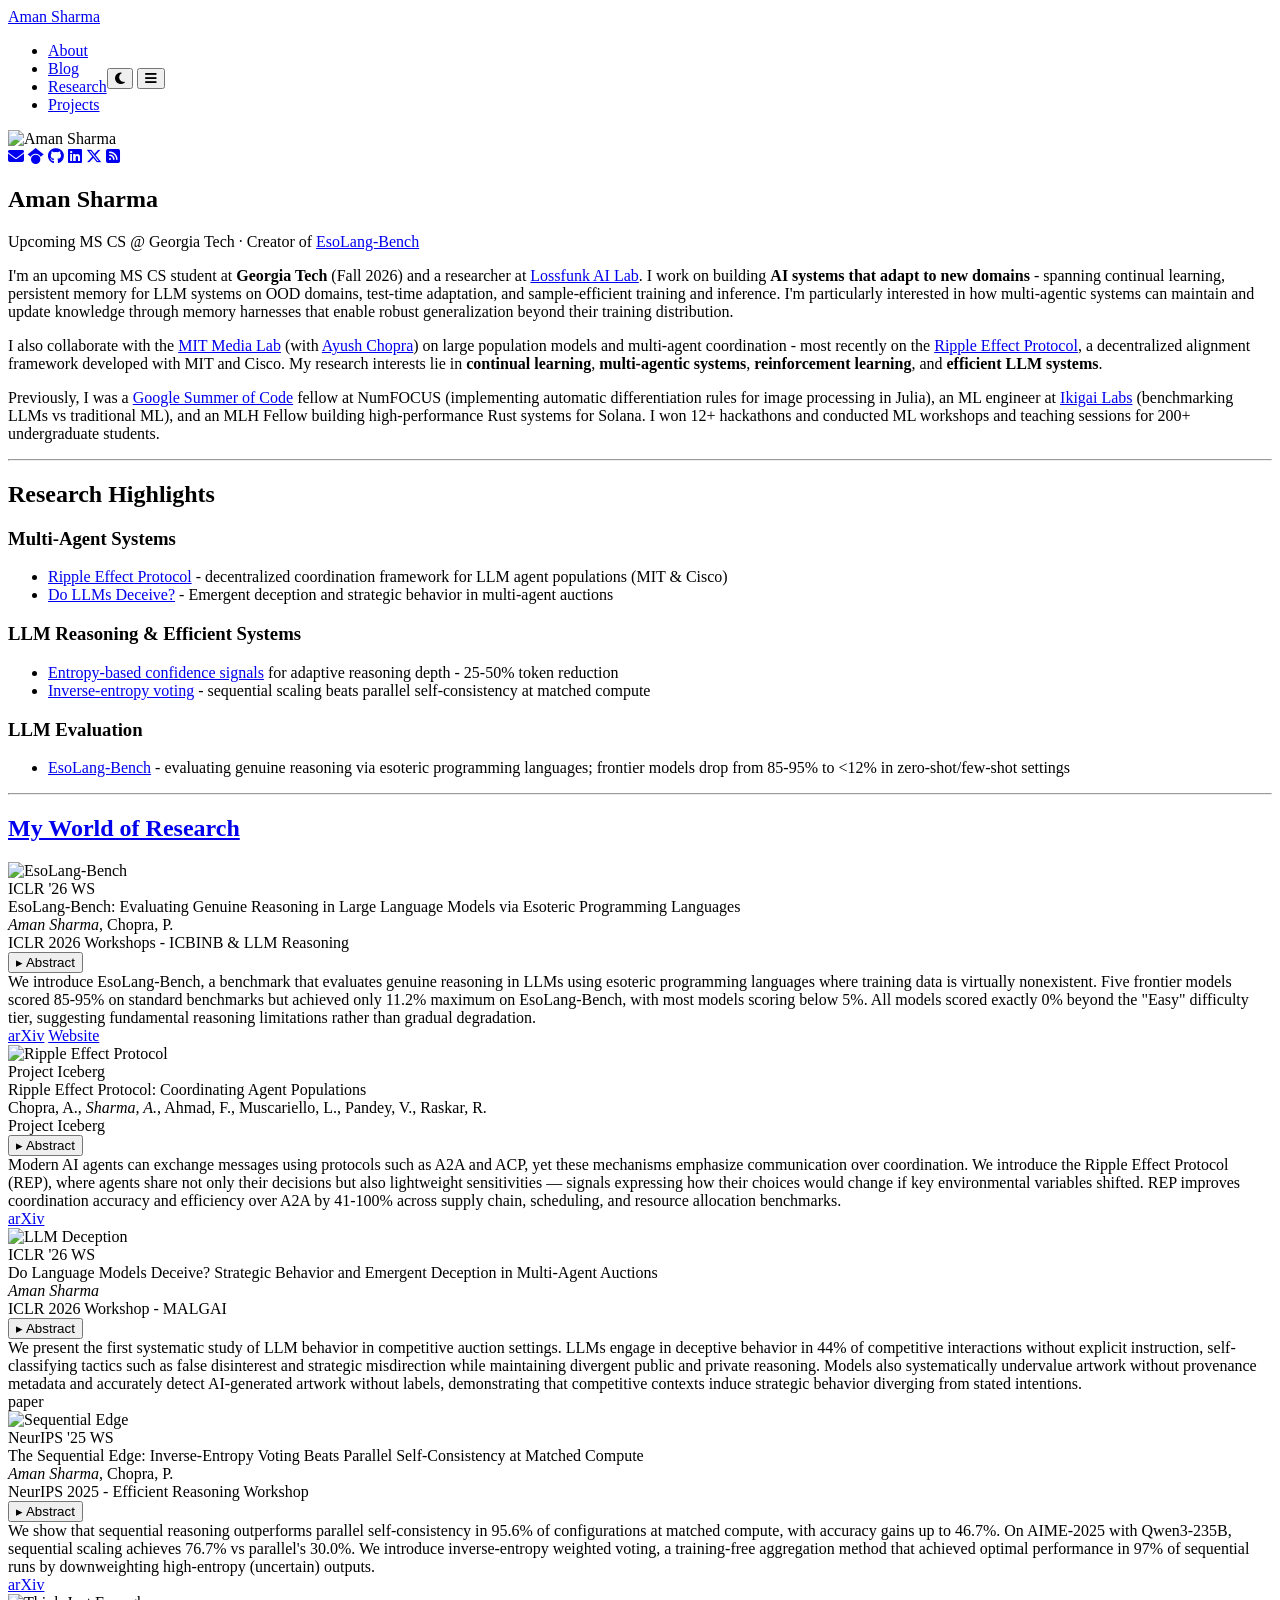
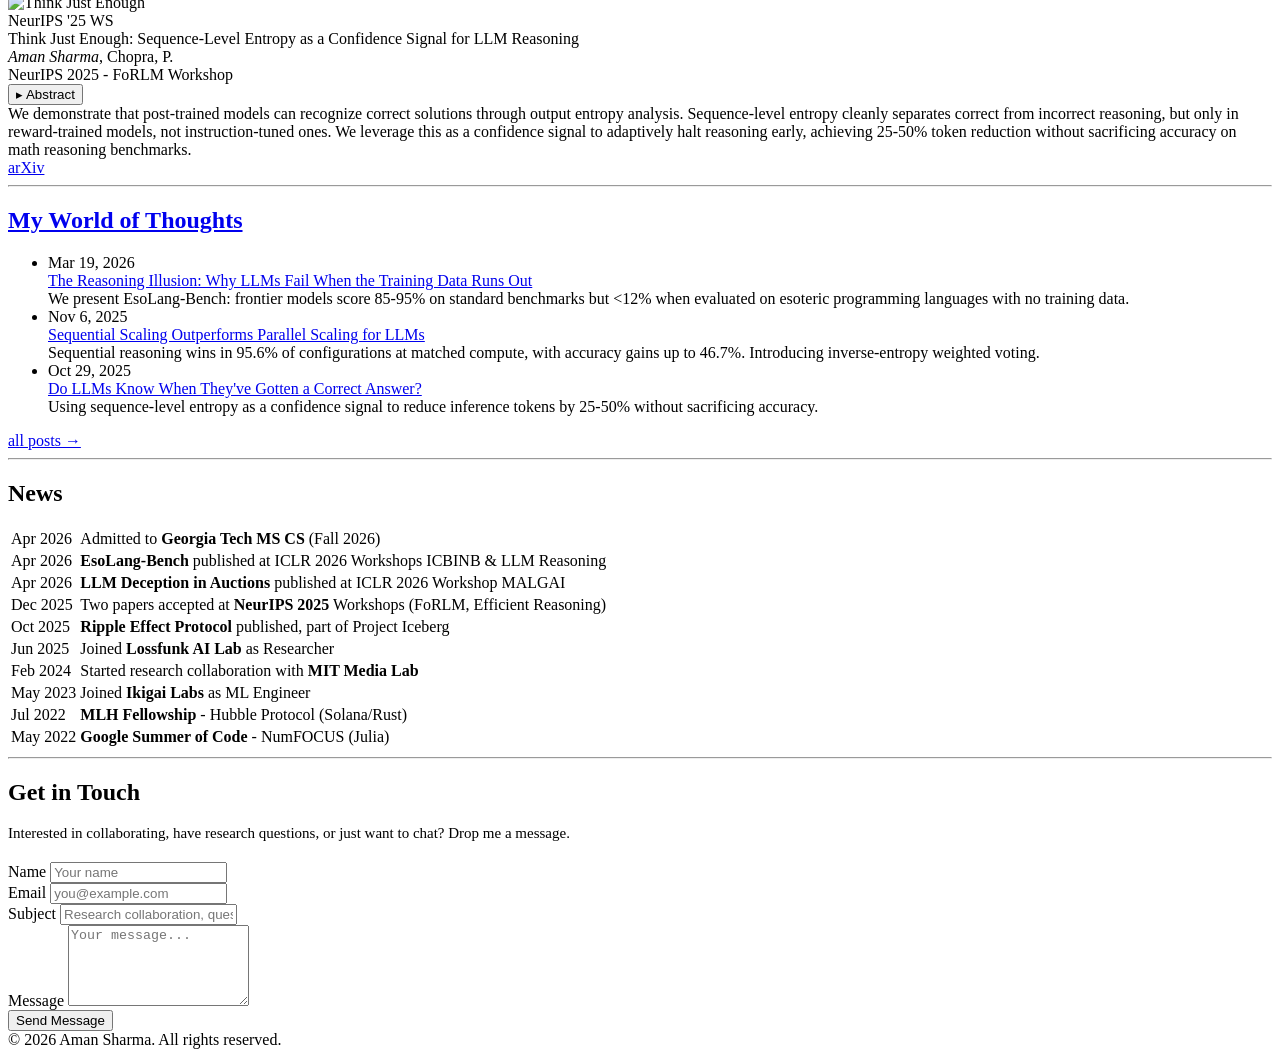
==== index.html @ b88db9aa "Add Google Search Console verification tag" ====
<!DOCTYPE html>
<html lang="en" data-theme="light">
<head>
    <meta charset="UTF-8">
    <meta name="viewport" content="width=device-width, initial-scale=1.0">
    <title>Aman Sharma</title>
    <meta name="description" content="Aman Sharma - Upcoming MS CS at Georgia Tech. Researcher at Lossfunk AI Lab working on continual learning, multi-agent systems, and efficient LLMs.">
    <meta name="google-site-verification" content="xcZUQpRLPnGNuFyVpHvam5-zPpFu2cXEjsTYcg3FlTo">
    <link rel="canonical" href="https://sharmaaman07.vercel.app/">
    <!-- OpenGraph / social sharing -->
    <meta property="og:title" content="Aman Sharma">
    <meta property="og:description" content="Upcoming MS CS @ Georgia Tech. Researcher at Lossfunk AI Lab working on continual learning, multi-agent systems, and efficient LLMs.">
    <meta property="og:type" content="website">
    <meta property="og:url" content="https://sharmaaman07.vercel.app/">
    <meta property="og:image" content="https://sharmaaman07.vercel.app/assets/img/profile.jpg">
    <meta name="twitter:card" content="summary">
    <meta name="twitter:creator" content="@inceptmyth">
    <meta name="twitter:title" content="Aman Sharma">
    <meta name="twitter:description" content="Upcoming MS CS @ Georgia Tech. Researcher at Lossfunk AI Lab working on continual learning, multi-agent systems, and efficient LLMs.">
    <meta name="twitter:image" content="https://sharmaaman07.vercel.app/assets/img/profile.jpg">
    <!-- JSON-LD structured data -->
    <script type="application/ld+json">
    {
      "@context": "https://schema.org",
      "@type": "Person",
      "name": "Aman Sharma",
      "url": "https://sharmaaman07.vercel.app/",
      "image": "https://sharmaaman07.vercel.app/assets/img/profile.jpg",
      "jobTitle": "Researcher",
      "affiliation": [
        { "@type": "Organization", "name": "Lossfunk AI Lab" },
        { "@type": "Organization", "name": "Georgia Institute of Technology" }
      ],
      "alumniOf": { "@type": "Organization", "name": "Georgia Institute of Technology" },
      "sameAs": [
        "https://scholar.google.com/citations?user=h34PeI0AAAAJ&hl=en",
        "https://github.com/arcAman07",
        "https://www.linkedin.com/in/aman-sharma-70078a1bb/",
        "https://x.com/inceptmyth"
      ],
      "description": "Upcoming MS CS student at Georgia Tech and researcher at Lossfunk AI Lab working on continual learning, multi-agent systems, and efficient LLMs.",
      "knowsAbout": ["Continual Learning", "Multi-Agent Systems", "Reinforcement Learning", "Large Language Models", "AI Alignment"]
    }
    </script>
    <link rel="icon" type="image/x-icon" href="assets/img/favicon.ico">
    <link rel="icon" type="image/png" sizes="32x32" href="assets/img/favicon-32x32.png">
    <link rel="icon" type="image/png" sizes="16x16" href="assets/img/favicon-16x16.png">
    <link rel="apple-touch-icon" sizes="180x180" href="assets/img/apple-touch-icon.png">
    <link rel="preconnect" href="https://fonts.googleapis.com">
    <link rel="preconnect" href="https://fonts.gstatic.com" crossorigin>
    <link href="https://fonts.googleapis.com/css2?family=Roboto:ital,wght@0,300;0,400;0,500;0,700;1,300;1,400&display=swap" rel="stylesheet">
    <link rel="stylesheet" href="https://cdnjs.cloudflare.com/ajax/libs/font-awesome/6.5.1/css/all.min.css">
    <link rel="stylesheet" href="assets/css/style.css">
</head>
<body>
    <div id="progress"></div>

    <nav class="navbar">
        <div class="nav-container">
            <a href="index.html" class="nav-brand">Aman Sharma</a>
            <div style="display:flex;align-items:center;gap:0;">
                <ul class="nav-menu" id="navMenu">
                    <li><a href="index.html" class="active">About</a></li>
                    <li><a href="blog.html">Blog</a></li>
                    <li><a href="publications.html">Research</a></li>
                    <li><a href="projects.html">Projects</a></li>
                </ul>
                <div class="nav-right">
                    <button id="light-toggle" aria-label="Toggle theme"><i class="fa-solid fa-moon"></i></button>
                    <button class="nav-toggle" id="menuToggle" aria-label="Menu"><i class="fa-solid fa-bars"></i></button>
                </div>
            </div>
        </div>
    </nav>

    <div class="container">
        <section class="about" id="about">
            <div class="clearfix">
                <div class="profile">
                    <div class="img-wrap"><img src="assets/img/profile.jpg" alt="Aman Sharma"></div>
                    <div class="social">
                        <a href="mailto:amananytime07@gmail.com" title="Email"><i class="fa-solid fa-envelope"></i></a>
                        <a href="https://scholar.google.com/citations?user=h34PeI0AAAAJ&hl=en" target="_blank" title="Google Scholar"><i class="fa-brands fa-google-scholar"></i></a>
                        <a href="https://github.com/arcAman07" target="_blank" title="GitHub"><i class="fa-brands fa-github"></i></a>
                        <a href="https://www.linkedin.com/in/aman-sharma-70078a1bb/" target="_blank" title="LinkedIn"><i class="fa-brands fa-linkedin"></i></a>
                        <a href="https://x.com/inceptmyth" target="_blank" title="X / Twitter"><i class="fa-brands fa-x-twitter"></i></a>
                        <a href="https://substack.com/@amananytime07" target="_blank" title="Substack"><i class="fa-solid fa-square-rss"></i></a>
                    </div>
                </div>
                <div class="about-content">
                    <h1>Aman Sharma</h1>
                    <p class="lead">Upcoming MS CS @ Georgia Tech &middot; Creator of <a href="https://arxiv.org/abs/2603.09678">EsoLang-Bench</a></p>
                    <p>
                        I'm an upcoming MS CS student at <strong>Georgia Tech</strong> (Fall 2026) and a
                        researcher at <a href="https://lossfunk.com" target="_blank">Lossfunk AI Lab</a>. I work on building
                        <strong>AI systems that adapt to new domains</strong> - spanning continual learning,
                        persistent memory for LLM systems on OOD domains, test-time
                        adaptation, and sample-efficient training and inference. I'm particularly interested
                        in how multi-agentic systems can maintain and update knowledge through memory
                        harnesses that enable robust generalization beyond their training distribution.
                    </p>
                    <p>
                        I also collaborate with the <a href="https://iceberg.mit.edu" target="_blank">MIT Media Lab</a>
                        (with <a href="https://www.media.mit.edu/people/ayushc/overview/" target="_blank">Ayush Chopra</a>) on large population models and multi-agent
                        coordination - most recently on the <a href="https://arxiv.org/abs/2510.16572">Ripple
                        Effect Protocol</a>, a decentralized alignment framework developed with MIT and Cisco.
                        My research interests lie in <strong>continual learning</strong>,
                        <strong>multi-agentic systems</strong>, <strong>reinforcement learning</strong>,
                        and <strong>efficient LLM systems</strong>.
                    </p>
                    <p>
                        Previously, I was a <a href="#">Google Summer of Code</a> fellow at NumFOCUS
                        (implementing automatic differentiation rules for image processing in Julia),
                        an ML engineer at <a href="#">Ikigai Labs</a> (benchmarking LLMs vs traditional ML),
                        and an MLH Fellow building high-performance Rust systems for Solana. I won 12+
                        hackathons and conducted ML workshops and teaching sessions for 200+ undergraduate
                        students.
                    </p>
                </div>
            </div>
        </section>

        <hr>

        <!-- Research Highlights -->
        <section class="section">
            <h2>Research Highlights</h2>
            <div class="highlights">
                <h3>Multi-Agent Systems</h3>
                <ul>
                    <li><a href="https://arxiv.org/abs/2510.16572">Ripple Effect Protocol</a> - decentralized coordination framework for LLM agent populations (MIT &amp; Cisco)</li>
                    <li><a href="publications.html">Do LLMs Deceive?</a> - Emergent deception and strategic behavior in multi-agent auctions</li>
                </ul>
                <h3>LLM Reasoning &amp; Efficient Systems</h3>
                <ul>
                    <li><a href="https://arxiv.org/abs/2510.08146">Entropy-based confidence signals</a> for adaptive reasoning depth - 25-50% token reduction</li>
                    <li><a href="https://arxiv.org/abs/2511.02309">Inverse-entropy voting</a> - sequential scaling beats parallel self-consistency at matched compute</li>
                </ul>
                <h3>LLM Evaluation</h3>
                <ul>
                    <li><a href="https://arxiv.org/abs/2603.09678">EsoLang-Bench</a> - evaluating genuine reasoning via esoteric programming languages; frontier models drop from 85-95% to &lt;12% in zero-shot/few-shot settings</li>
                </ul>
            </div>
        </section>

        <hr>

        <!-- My World of Research -->
        <section class="section">
            <h2><a href="publications.html">My World of Research</a></h2>
            <div class="pub-item">
                <div class="pub-thumb"><img src="assets/img/papers/esolang.webp" alt="EsoLang-Bench"></div>
                <div class="pub-body">
                    <div class="pub-abbr"><span>ICLR '26 WS</span></div>
                    <div class="pub-title">EsoLang-Bench: Evaluating Genuine Reasoning in Large Language Models via Esoteric Programming Languages</div>
                    <div class="pub-authors"><em>Aman Sharma</em>, Chopra, P.</div>
                    <div class="pub-venue">ICLR 2026 Workshops - ICBINB &amp; LLM Reasoning</div>
                    <button class="pub-abstract-toggle" onclick="toggleAbstract(this)"><span class="toggle-arrow">&#9656;</span> Abstract</button>
                    <div class="pub-abstract">We introduce EsoLang-Bench, a benchmark that evaluates genuine reasoning in LLMs using esoteric programming languages where training data is virtually nonexistent. Five frontier models scored 85-95% on standard benchmarks but achieved only 11.2% maximum on EsoLang-Bench, with most models scoring below 5%. All models scored exactly 0% beyond the "Easy" difficulty tier, suggesting fundamental reasoning limitations rather than gradual degradation.</div>
                    <div class="pub-links">
                        <a href="https://arxiv.org/abs/2603.09678" class="pub-btn" target="_blank">arXiv</a>
                        <a href="https://esolang-bench.vercel.app" class="pub-btn" target="_blank">Website</a>
                    </div>
                </div>
            </div>
            <div class="pub-item">
                <div class="pub-thumb"><img src="assets/img/papers/ripple.webp" alt="Ripple Effect Protocol"></div>
                <div class="pub-body">
                    <div class="pub-abbr"><span>Project Iceberg</span></div>
                    <div class="pub-title">Ripple Effect Protocol: Coordinating Agent Populations</div>
                    <div class="pub-authors">Chopra, A., <em>Sharma, A.</em>, Ahmad, F., Muscariello, L., Pandey, V., Raskar, R.</div>
                    <div class="pub-venue">Project Iceberg</div>
                    <button class="pub-abstract-toggle" onclick="toggleAbstract(this)"><span class="toggle-arrow">&#9656;</span> Abstract</button>
                    <div class="pub-abstract">Modern AI agents can exchange messages using protocols such as A2A and ACP, yet these mechanisms emphasize communication over coordination. We introduce the Ripple Effect Protocol (REP), where agents share not only their decisions but also lightweight sensitivities — signals expressing how their choices would change if key environmental variables shifted. REP improves coordination accuracy and efficiency over A2A by 41-100% across supply chain, scheduling, and resource allocation benchmarks.</div>
                    <div class="pub-links">
                        <a href="https://arxiv.org/abs/2510.16572" class="pub-btn" target="_blank">arXiv</a>
                    </div>
                </div>
            </div>
            <div class="pub-item">
                <div class="pub-thumb"><img src="assets/img/papers/deception.webp" alt="LLM Deception"></div>
                <div class="pub-body">
                    <div class="pub-abbr"><span>ICLR '26 WS</span></div>
                    <div class="pub-title">Do Language Models Deceive? Strategic Behavior and Emergent Deception in Multi-Agent Auctions</div>
                    <div class="pub-authors"><em>Aman Sharma</em></div>
                    <div class="pub-venue">ICLR 2026 Workshop - MALGAI</div>
                    <button class="pub-abstract-toggle" onclick="toggleAbstract(this)"><span class="toggle-arrow">&#9656;</span> Abstract</button>
                    <div class="pub-abstract">We present the first systematic study of LLM behavior in competitive auction settings. LLMs engage in deceptive behavior in 44% of competitive interactions without explicit instruction, self-classifying tactics such as false disinterest and strategic misdirection while maintaining divergent public and private reasoning. Models also systematically undervalue artwork without provenance metadata and accurately detect AI-generated artwork without labels, demonstrating that competitive contexts induce strategic behavior diverging from stated intentions.</div>
                    <div class="pub-links">
                        <span class="pub-btn">paper</span>
                    </div>
                </div>
            </div>
            <div class="pub-item">
                <div class="pub-thumb"><img src="assets/img/papers/sequential.webp" alt="Sequential Edge"></div>
                <div class="pub-body">
                    <div class="pub-abbr"><span>NeurIPS '25 WS</span></div>
                    <div class="pub-title">The Sequential Edge: Inverse-Entropy Voting Beats Parallel Self-Consistency at Matched Compute</div>
                    <div class="pub-authors"><em>Aman Sharma</em>, Chopra, P.</div>
                    <div class="pub-venue">NeurIPS 2025 - Efficient Reasoning Workshop</div>
                    <button class="pub-abstract-toggle" onclick="toggleAbstract(this)"><span class="toggle-arrow">&#9656;</span> Abstract</button>
                    <div class="pub-abstract">We show that sequential reasoning outperforms parallel self-consistency in 95.6% of configurations at matched compute, with accuracy gains up to 46.7%. On AIME-2025 with Qwen3-235B, sequential scaling achieves 76.7% vs parallel's 30.0%. We introduce inverse-entropy weighted voting, a training-free aggregation method that achieved optimal performance in 97% of sequential runs by downweighting high-entropy (uncertain) outputs.</div>
                    <div class="pub-links">
                        <a href="https://arxiv.org/abs/2511.02309" class="pub-btn" target="_blank">arXiv</a>
                    </div>
                </div>
            </div>
            <div class="pub-item">
                <div class="pub-thumb"><img src="assets/img/papers/entropy.webp" alt="Think Just Enough"></div>
                <div class="pub-body">
                    <div class="pub-abbr"><span>NeurIPS '25 WS</span></div>
                    <div class="pub-title">Think Just Enough: Sequence-Level Entropy as a Confidence Signal for LLM Reasoning</div>
                    <div class="pub-authors"><em>Aman Sharma</em>, Chopra, P.</div>
                    <div class="pub-venue">NeurIPS 2025 - FoRLM Workshop</div>
                    <button class="pub-abstract-toggle" onclick="toggleAbstract(this)"><span class="toggle-arrow">&#9656;</span> Abstract</button>
                    <div class="pub-abstract">We demonstrate that post-trained models can recognize correct solutions through output entropy analysis. Sequence-level entropy cleanly separates correct from incorrect reasoning, but only in reward-trained models, not instruction-tuned ones. We leverage this as a confidence signal to adaptively halt reasoning early, achieving 25-50% token reduction without sacrificing accuracy on math reasoning benchmarks.</div>
                    <div class="pub-links">
                        <a href="https://arxiv.org/abs/2510.08146" class="pub-btn" target="_blank">arXiv</a>
                    </div>
                </div>
            </div>
        </section>

        <hr>

        <!-- My World of Thoughts -->
        <section class="section">
            <h2><a href="blog.html">My World of Thoughts</a></h2>
            <ul class="post-list">
                <li>
                    <div class="post-meta">Mar 19, 2026</div>
                    <div class="post-title"><a href="https://letters.lossfunk.com/p/the-reasoning-illusion-why-llms-fail" target="_blank">The Reasoning Illusion: Why LLMs Fail When the Training Data Runs Out</a></div>
                    <div class="post-desc">We present EsoLang-Bench: frontier models score 85-95% on standard benchmarks but &lt;12% when evaluated on esoteric programming languages with no training data.</div>
                </li>
                <li>
                    <div class="post-meta">Nov 6, 2025</div>
                    <div class="post-title"><a href="https://letters.lossfunk.com/p/sequential-scaling-outperforms-parallel" target="_blank">Sequential Scaling Outperforms Parallel Scaling for LLMs</a></div>
                    <div class="post-desc">Sequential reasoning wins in 95.6% of configurations at matched compute, with accuracy gains up to 46.7%. Introducing inverse-entropy weighted voting.</div>
                </li>
                <li>
                    <div class="post-meta">Oct 29, 2025</div>
                    <div class="post-title"><a href="https://letters.lossfunk.com/p/do-llms-know-when-theyve-gotten-a" target="_blank">Do LLMs Know When They've Gotten a Correct Answer?</a></div>
                    <div class="post-desc">Using sequence-level entropy as a confidence signal to reduce inference tokens by 25-50% without sacrificing accuracy.</div>
                </li>
            </ul>
            <a href="blog.html" class="more-link">all posts &rarr;</a>
        </section>

        <hr>

        <!-- News -->
        <section class="section">
            <h2>News</h2>
            <table class="news-table">
                <tr><td class="date">Apr 2026</td><td class="desc">Admitted to <strong>Georgia Tech MS CS</strong> (Fall 2026)</td></tr>
                <tr><td class="date">Apr 2026</td><td class="desc"><strong>EsoLang-Bench</strong> published at ICLR 2026 Workshops ICBINB &amp; LLM Reasoning</td></tr>
                <tr><td class="date">Apr 2026</td><td class="desc"><strong>LLM Deception in Auctions</strong> published at ICLR 2026 Workshop MALGAI</td></tr>
                <tr><td class="date">Dec 2025</td><td class="desc">Two papers accepted at <strong>NeurIPS 2025</strong> Workshops (FoRLM, Efficient Reasoning)</td></tr>
                <tr><td class="date">Oct 2025</td><td class="desc"><strong>Ripple Effect Protocol</strong> published, part of Project Iceberg</td></tr>
                <tr><td class="date">Jun 2025</td><td class="desc">Joined <strong>Lossfunk AI Lab</strong> as Researcher</td></tr>
                <tr><td class="date">Feb 2024</td><td class="desc">Started research collaboration with <strong>MIT Media Lab</strong></td></tr>
                <tr><td class="date">May 2023</td><td class="desc">Joined <strong>Ikigai Labs</strong> as ML Engineer</td></tr>
                <tr><td class="date">Jul 2022</td><td class="desc"><strong>MLH Fellowship</strong> - Hubble Protocol (Solana/Rust)</td></tr>
                <tr><td class="date">May 2022</td><td class="desc"><strong>Google Summer of Code</strong> - NumFOCUS (Julia)</td></tr>
            </table>
        </section>

        <hr>

        <!-- Contact -->
        <section class="section" id="contact">
            <h2>Get in Touch</h2>
            <p style="font-size:15px;color:var(--text-light);margin-bottom:1.2rem;">
                Interested in collaborating, have research questions, or just want to chat? Drop me a message.
            </p>
            <form class="contact-form" id="contactForm" action="https://formspree.io/f/mvzvdzrq" method="POST">
                <input type="hidden" name="_replyto" id="replyto">
                <input type="hidden" name="_subject" id="hidden_subject">
                <div class="form-row">
                    <div class="form-group">
                        <label for="name">Name</label>
                        <input type="text" id="name" name="name" required placeholder="Your name">
                    </div>
                    <div class="form-group">
                        <label for="email">Email</label>
                        <input type="email" id="email" name="email" required placeholder="you@example.com"
                            oninput="document.getElementById('replyto').value=this.value">
                    </div>
                </div>
                <div class="form-group">
                    <label for="subject">Subject</label>
                    <input type="text" id="subject" name="subject" required placeholder="Research collaboration, question, etc."
                        oninput="document.getElementById('hidden_subject').value=this.value">
                </div>
                <div class="form-group">
                    <label for="message">Message</label>
                    <textarea id="message" name="message" rows="5" required placeholder="Your message..."></textarea>
                </div>
                <button type="submit" class="form-submit" id="formSubmitBtn">Send Message</button>
                <p id="formSuccess" style="display:none;margin-top:12px;font-size:14px;color:#1a7f37;">Message sent! I'll get back to you soon.</p>
                <p id="formError" style="display:none;margin-top:12px;font-size:14px;color:#c00;">Something went wrong. Please email me directly at amananytime07@gmail.com</p>
            </form>
            <script>
                document.getElementById('contactForm').addEventListener('submit', async function(e) {
                    e.preventDefault();
                    const btn = document.getElementById('formSubmitBtn');
                    btn.textContent = 'Sending...';
                    btn.disabled = true;
                    const data = new FormData(this);
                    try {
                        const res = await fetch(this.action, { method: 'POST', body: data, headers: { 'Accept': 'application/json' } });
                        if (res.ok) {
                            this.reset();
                            document.getElementById('formSuccess').style.display = 'block';
                            document.getElementById('formError').style.display = 'none';
                            btn.textContent = 'Sent!';
                        } else {
                            throw new Error();
                        }
                    } catch {
                        document.getElementById('formError').style.display = 'block';
                        document.getElementById('formSuccess').style.display = 'none';
                        btn.textContent = 'Send Message';
                        btn.disabled = false;
                    }
                });
            </script>
        </section>
    </div>

    <footer class="footer">
        <div class="container">&copy; 2026 Aman Sharma. All rights reserved.</div>
    </footer>

    <script src="assets/js/main.js"></script>
    <script>
        function toggleAbstract(btn) {
            const abstract = btn.nextElementSibling;
            const isOpen = abstract.classList.toggle('open');
            btn.classList.toggle('open', isOpen);
        }
    </script>
    <script data-goatcounter="https://amananytime07.goatcounter.com/count" async src="//gc.zgo.at/count.js"></script>
</body>
</html>
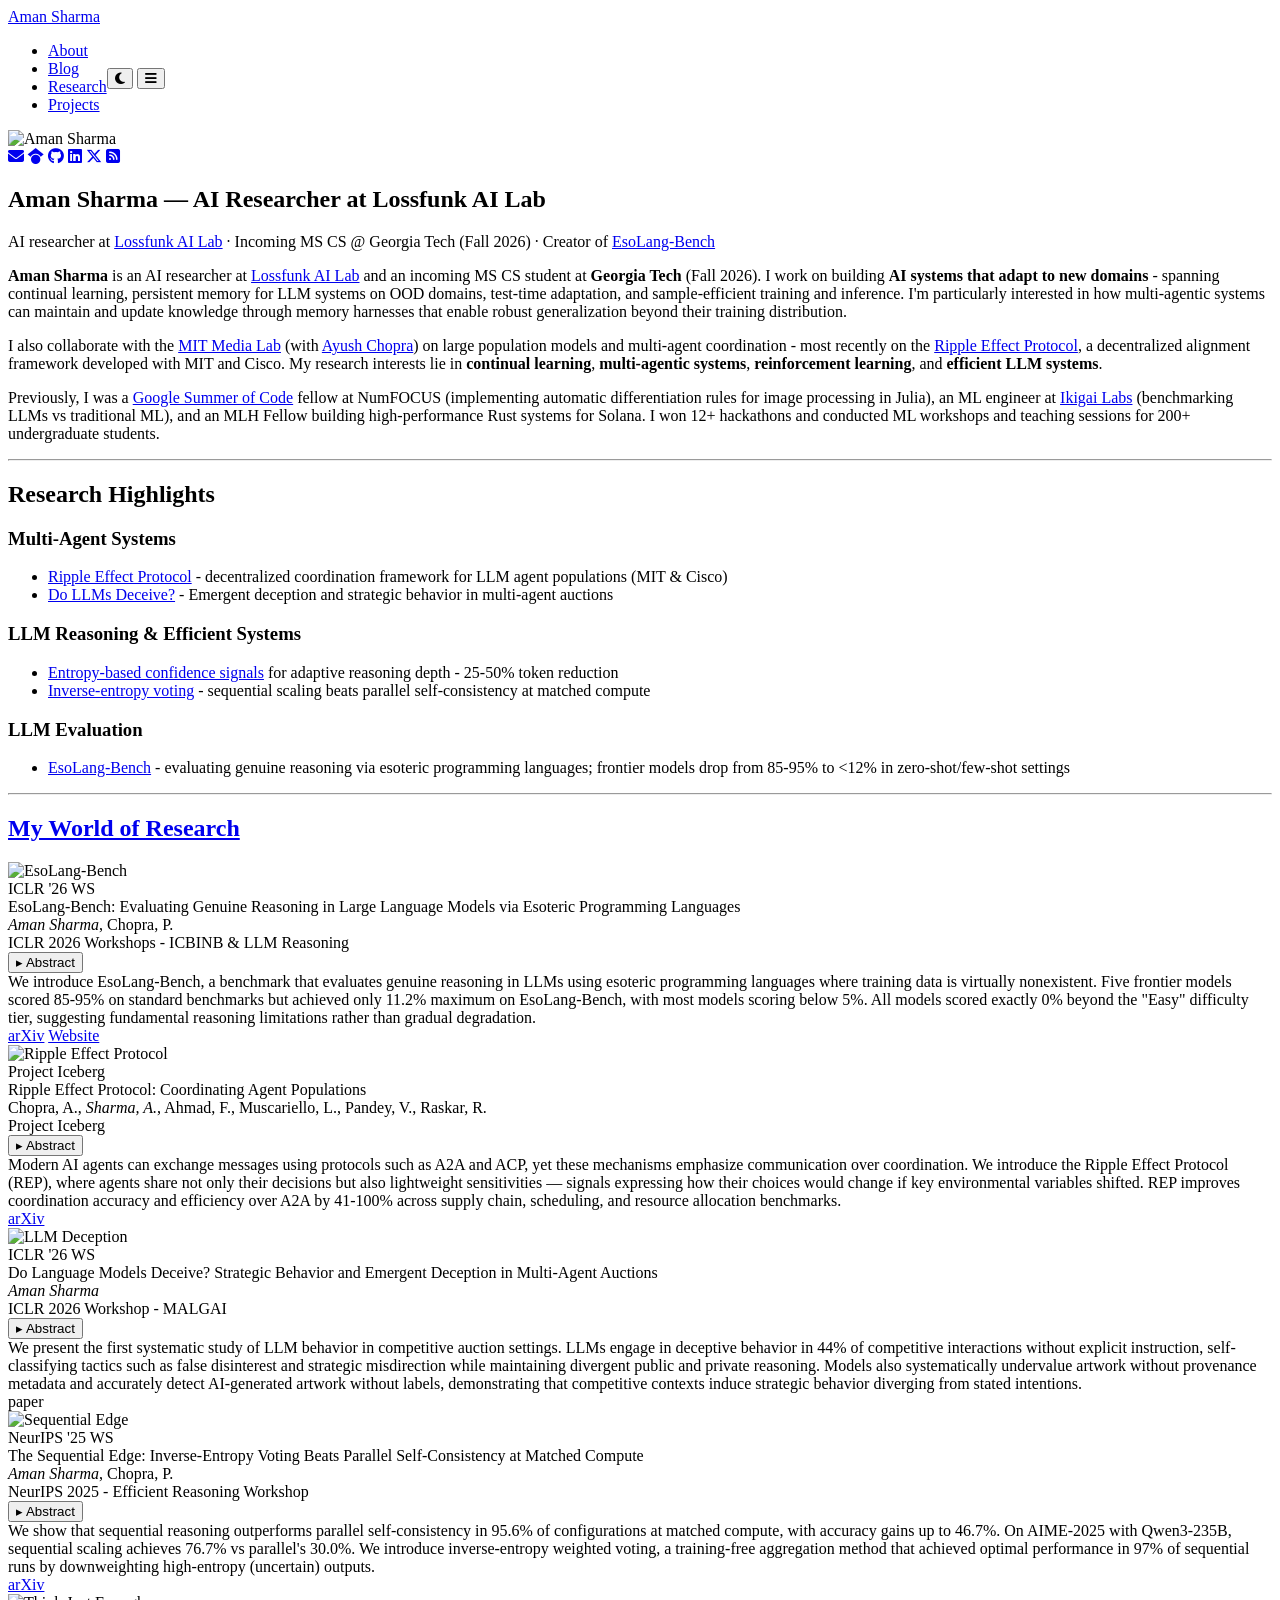
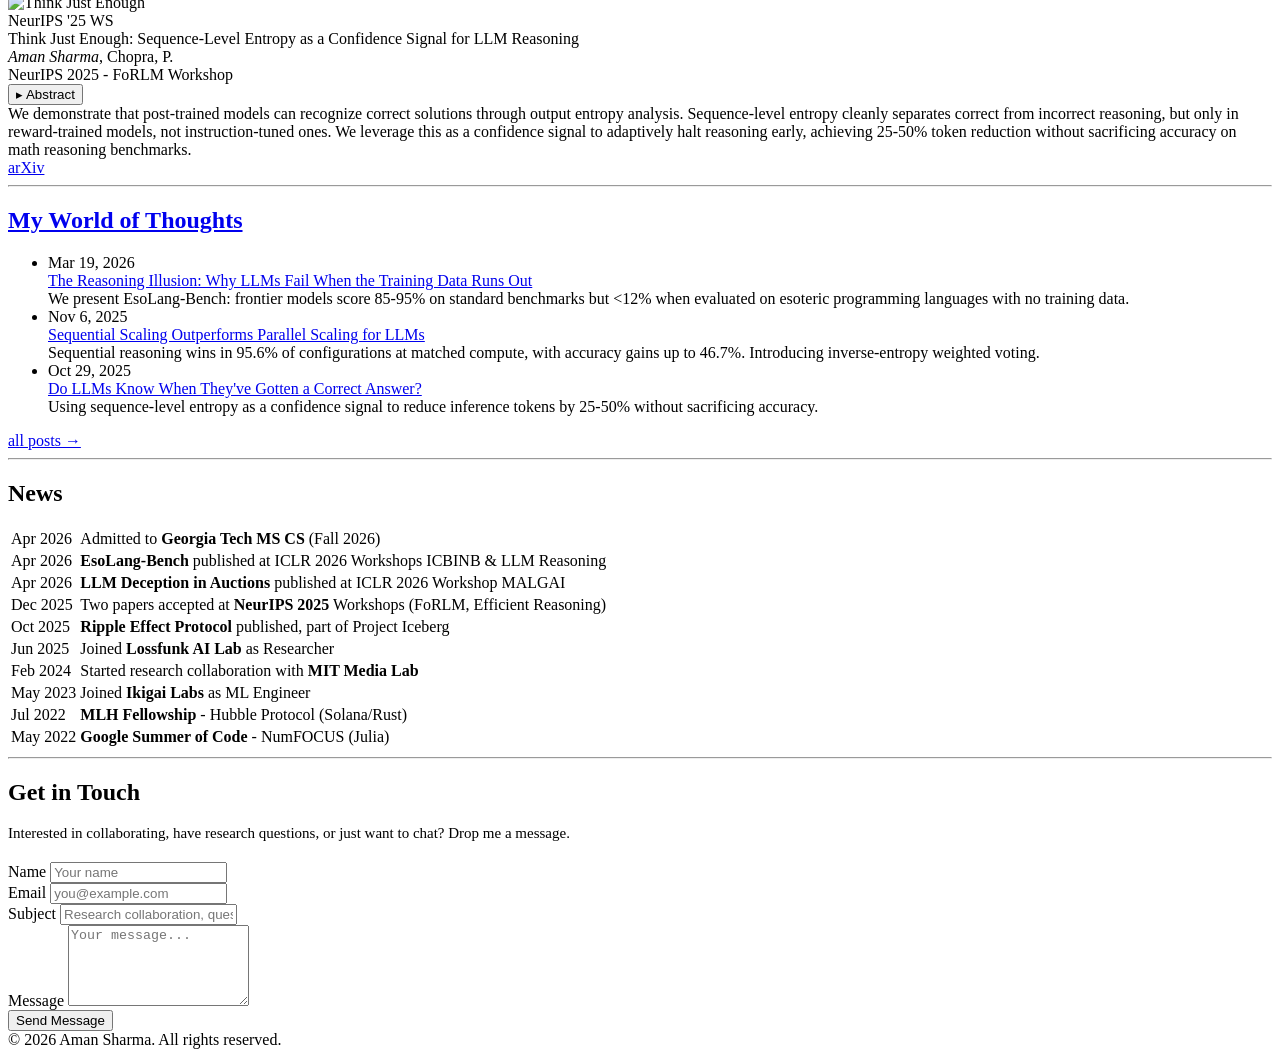
==== commit 9b93c0c4: "Migrate to arcaman07.com: update canonicals, sitemap, CNAME; remove draft blog posts Co-Authored-By:" ====
--- a/index.html
+++ b/index.html
@@ -3,29 +3,35 @@
 <head>
     <meta charset="UTF-8">
     <meta name="viewport" content="width=device-width, initial-scale=1.0">
-    <title>Aman Sharma</title>
-    <meta name="description" content="Aman Sharma - Upcoming MS CS at Georgia Tech. Researcher at Lossfunk AI Lab working on continual learning, multi-agent systems, and efficient LLMs.">
+    <title>Aman Sharma | AI Researcher at Lossfunk AI Lab · Georgia Tech MS CS</title>
+    <meta name="description" content="Aman Sharma is an AI researcher at Lossfunk AI Lab working on LLM reasoning, continual learning, and multi-agent systems. Incoming MS CS at Georgia Tech (Fall 2026). Author of EsoLang-Bench and the Ripple Effect Protocol (MIT Media Lab, Cisco).">
+    <meta name="keywords" content="Aman Sharma, Aman Sharma Lossfunk, Aman Sharma Georgia Tech, Aman Sharma AI researcher, Lossfunk AI Lab, EsoLang-Bench, Ripple Effect Protocol, LLM reasoning, continual learning, multi-agent systems, MIT Media Lab, inceptmyth">
+    <meta name="author" content="Aman Sharma">
+    <meta name="robots" content="index, follow, max-image-preview:large, max-snippet:-1">
     <meta name="google-site-verification" content="xcZUQpRLPnGNuFyVpHvam5-zPpFu2cXEjsTYcg3FlTo">
-    <link rel="canonical" href="https://sharmaaman07.vercel.app/">
+    <link rel="canonical" href="https://arcaman07.com/">
     <!-- OpenGraph / social sharing -->
-    <meta property="og:title" content="Aman Sharma">
-    <meta property="og:description" content="Upcoming MS CS @ Georgia Tech. Researcher at Lossfunk AI Lab working on continual learning, multi-agent systems, and efficient LLMs.">
-    <meta property="og:type" content="website">
-    <meta property="og:url" content="https://sharmaaman07.vercel.app/">
-    <meta property="og:image" content="https://sharmaaman07.vercel.app/assets/img/profile.jpg">
-    <meta name="twitter:card" content="summary">
+    <meta property="og:title" content="Aman Sharma | AI Researcher at Lossfunk AI Lab · Georgia Tech MS CS">
+    <meta property="og:description" content="AI researcher at Lossfunk AI Lab working on LLM reasoning, continual learning, and multi-agent systems. Incoming MS CS at Georgia Tech. Author of EsoLang-Bench and the Ripple Effect Protocol.">
+    <meta property="og:type" content="profile">
+    <meta property="og:site_name" content="Aman Sharma">
+    <meta property="profile:first_name" content="Aman">
+    <meta property="profile:last_name" content="Sharma">
+    <meta property="og:url" content="https://arcaman07.com/">
+    <meta property="og:image" content="https://arcaman07.com/assets/img/profile.jpg">
+    <meta name="twitter:card" content="summary_large_image">
     <meta name="twitter:creator" content="@inceptmyth">
-    <meta name="twitter:title" content="Aman Sharma">
-    <meta name="twitter:description" content="Upcoming MS CS @ Georgia Tech. Researcher at Lossfunk AI Lab working on continual learning, multi-agent systems, and efficient LLMs.">
-    <meta name="twitter:image" content="https://sharmaaman07.vercel.app/assets/img/profile.jpg">
+    <meta name="twitter:title" content="Aman Sharma | AI Researcher at Lossfunk AI Lab · Georgia Tech MS CS">
+    <meta name="twitter:description" content="AI researcher at Lossfunk AI Lab working on LLM reasoning, continual learning, and multi-agent systems. Incoming MS CS at Georgia Tech.">
+    <meta name="twitter:image" content="https://arcaman07.com/assets/img/profile.jpg">
     <!-- JSON-LD structured data -->
     <script type="application/ld+json">
     {
       "@context": "https://schema.org",
       "@type": "Person",
       "name": "Aman Sharma",
-      "url": "https://sharmaaman07.vercel.app/",
-      "image": "https://sharmaaman07.vercel.app/assets/img/profile.jpg",
+      "url": "https://arcaman07.com/",
+      "image": "https://arcaman07.com/assets/img/profile.jpg",
       "jobTitle": "Researcher",
       "affiliation": [
         { "@type": "Organization", "name": "Lossfunk AI Lab" },
@@ -88,11 +94,11 @@
                     </div>
                 </div>
                 <div class="about-content">
-                    <h1>Aman Sharma</h1>
-                    <p class="lead">Upcoming MS CS @ Georgia Tech &middot; Creator of <a href="https://arxiv.org/abs/2603.09678">EsoLang-Bench</a></p>
+                    <h1>Aman Sharma — AI Researcher at Lossfunk AI Lab</h1>
+                    <p class="lead">AI researcher at <a href="https://lossfunk.com" target="_blank">Lossfunk AI Lab</a> &middot; Incoming MS CS @ Georgia Tech (Fall 2026) &middot; Creator of <a href="https://arxiv.org/abs/2603.09678">EsoLang-Bench</a></p>
                     <p>
-                        I'm an upcoming MS CS student at <strong>Georgia Tech</strong> (Fall 2026) and a
-                        researcher at <a href="https://lossfunk.com" target="_blank">Lossfunk AI Lab</a>. I work on building
+                        <strong>Aman Sharma</strong> is an AI researcher at <a href="https://lossfunk.com" target="_blank">Lossfunk AI Lab</a> and
+                        an incoming MS CS student at <strong>Georgia Tech</strong> (Fall 2026). I work on building
                         <strong>AI systems that adapt to new domains</strong> - spanning continual learning,
                         persistent memory for LLM systems on OOD domains, test-time
                         adaptation, and sample-efficient training and inference. I'm particularly interested
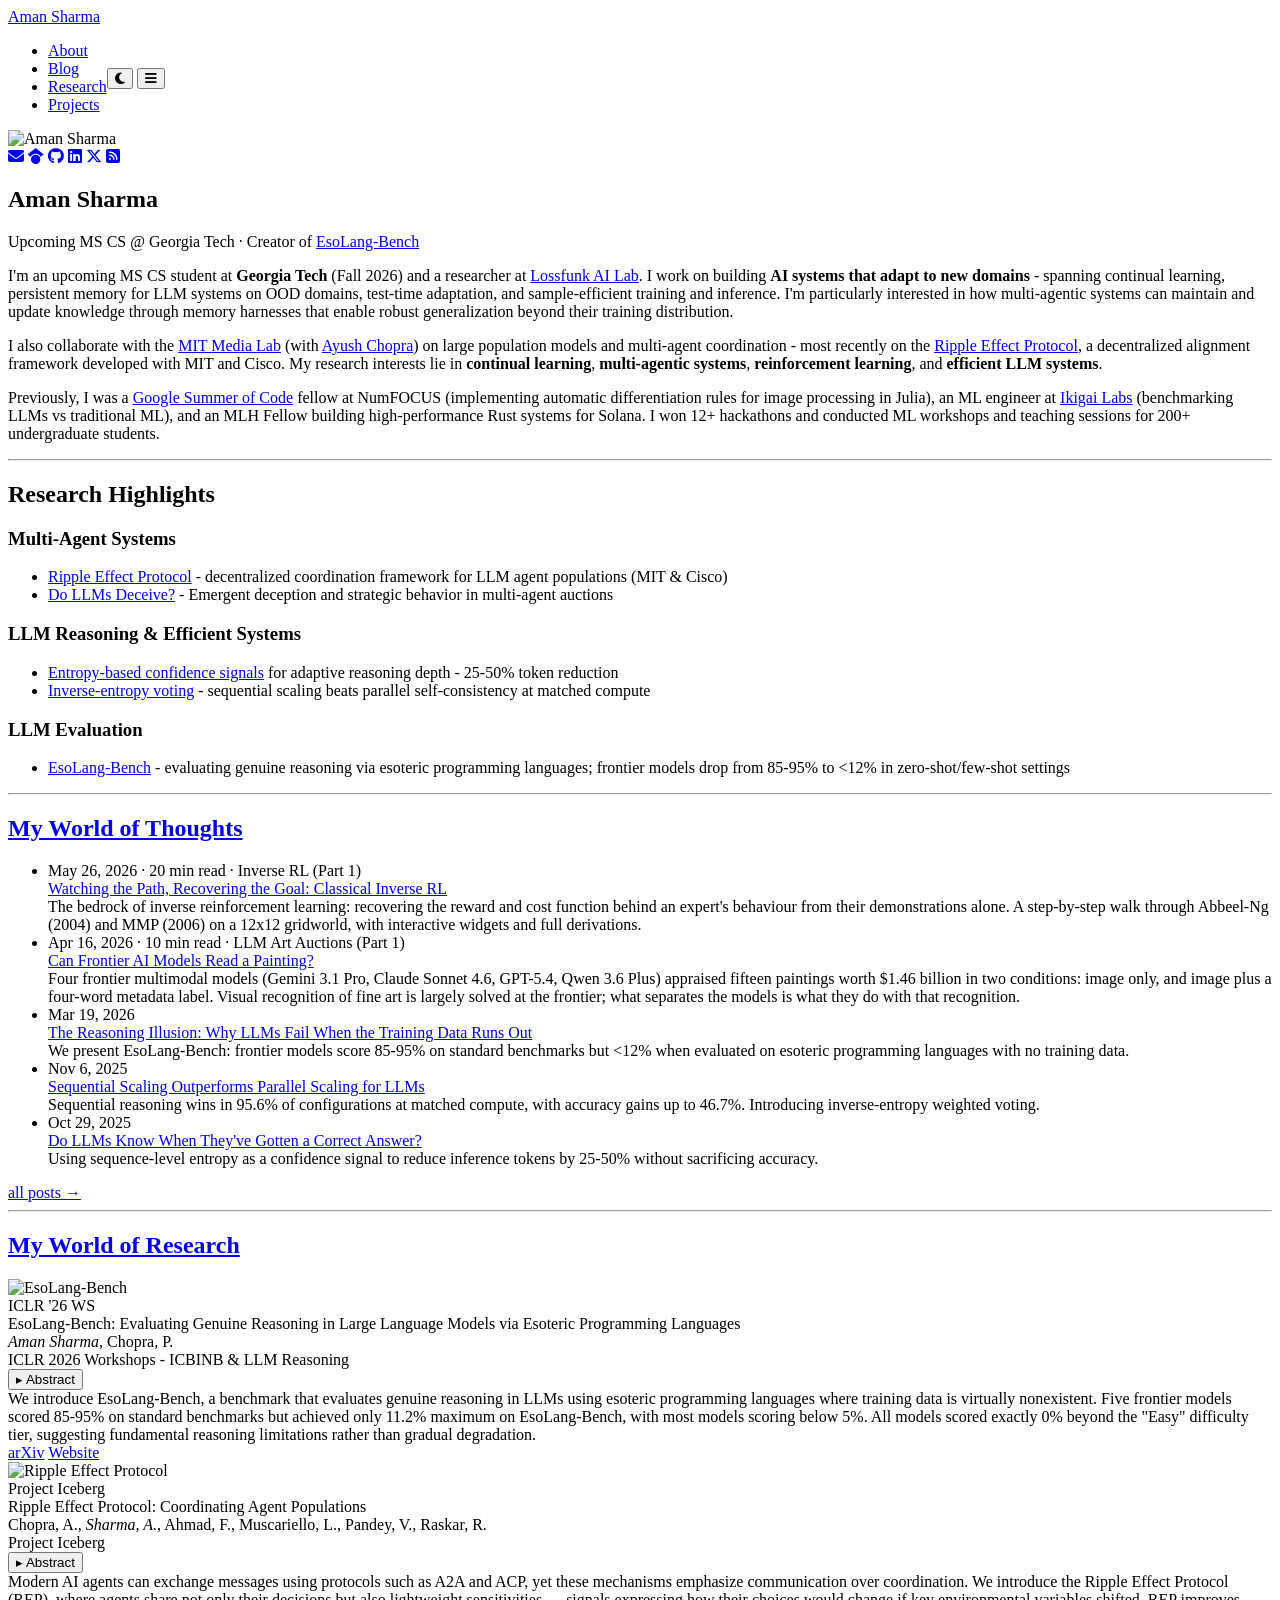
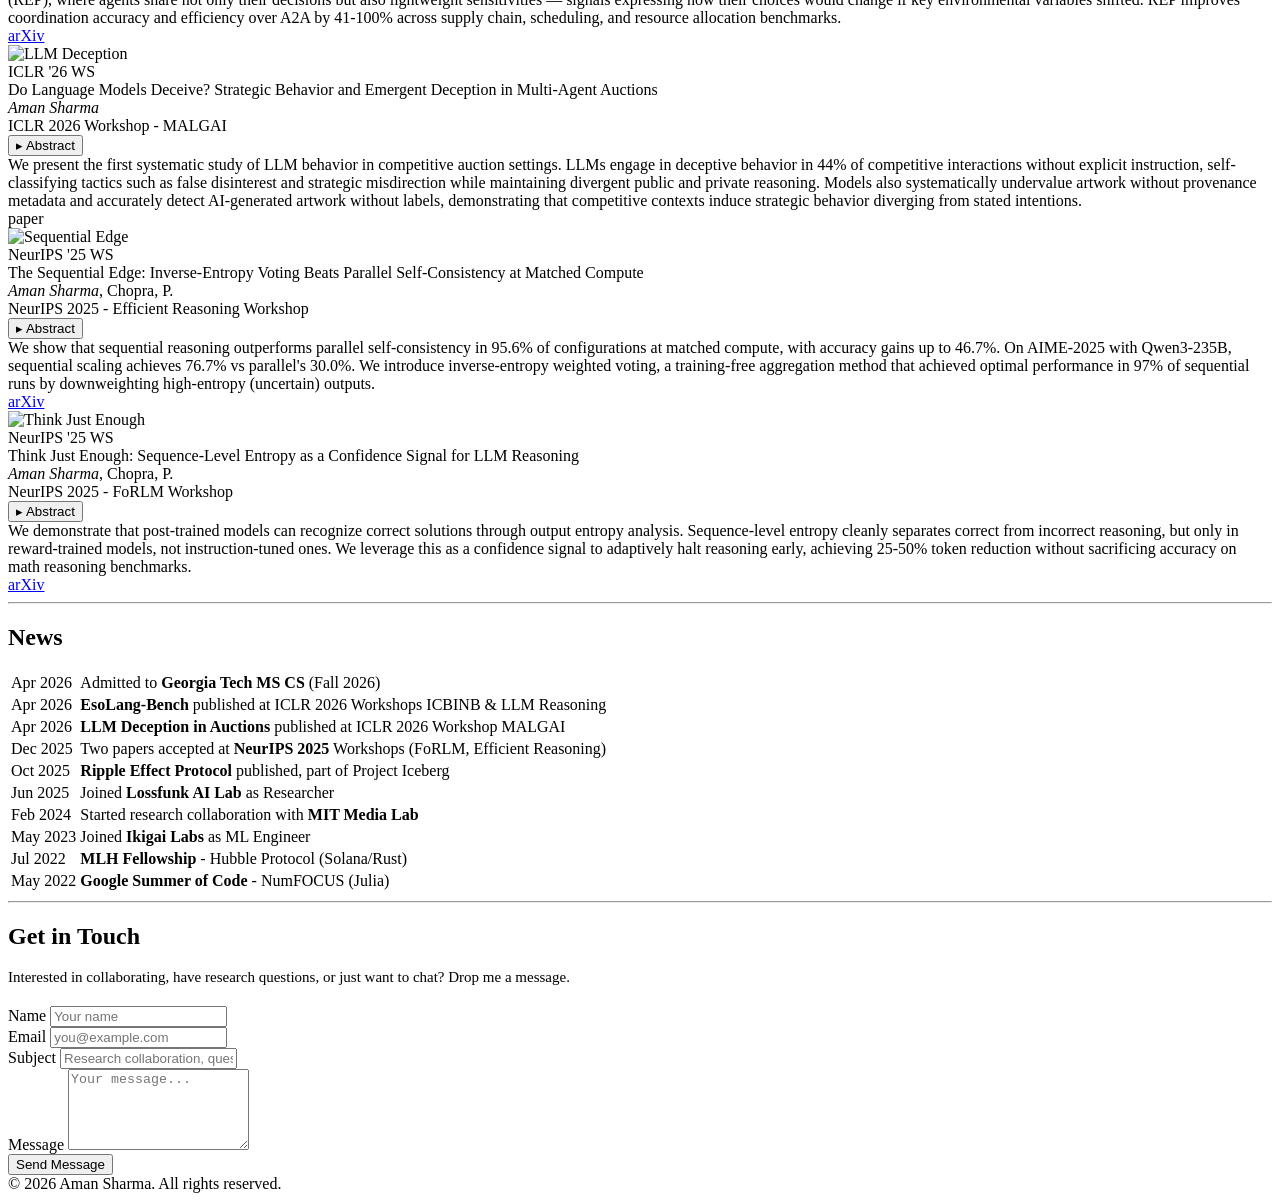
==== commit a9a7cfa7: "Feature Classical Inverse RL on homepage; trim blog index to live posts Add the Classical Inverse RL" ====
--- a/index.html
+++ b/index.html
@@ -3,35 +3,35 @@
 <head>
     <meta charset="UTF-8">
     <meta name="viewport" content="width=device-width, initial-scale=1.0">
-    <title>Aman Sharma | AI Researcher at Lossfunk AI Lab · Georgia Tech MS CS</title>
-    <meta name="description" content="Aman Sharma is an AI researcher at Lossfunk AI Lab working on LLM reasoning, continual learning, and multi-agent systems. Incoming MS CS at Georgia Tech (Fall 2026). Author of EsoLang-Bench and the Ripple Effect Protocol (MIT Media Lab, Cisco).">
-    <meta name="keywords" content="Aman Sharma, Aman Sharma Lossfunk, Aman Sharma Georgia Tech, Aman Sharma AI researcher, Lossfunk AI Lab, EsoLang-Bench, Ripple Effect Protocol, LLM reasoning, continual learning, multi-agent systems, MIT Media Lab, inceptmyth">
+    <title>Aman Sharma</title>
+    <meta name="description" content="Aman Sharma — upcoming MS CS student at Georgia Tech (Fall 2026) and researcher at Lossfunk AI Lab. Working on LLM reasoning, continual learning, and multi-agent systems. Author of EsoLang-Bench and the Ripple Effect Protocol (MIT Media Lab, Cisco).">
+    <meta name="keywords" content="Aman Sharma, Aman Sharma Lossfunk, Aman Sharma Georgia Tech, Lossfunk AI Lab, EsoLang-Bench, Ripple Effect Protocol, LLM reasoning, continual learning, multi-agent systems, MIT Media Lab, arcaman07">
     <meta name="author" content="Aman Sharma">
     <meta name="robots" content="index, follow, max-image-preview:large, max-snippet:-1">
     <meta name="google-site-verification" content="xcZUQpRLPnGNuFyVpHvam5-zPpFu2cXEjsTYcg3FlTo">
-    <link rel="canonical" href="https://arcaman07.com/">
+    <link rel="canonical" href="https://arcaman07.github.io/">
     <!-- OpenGraph / social sharing -->
-    <meta property="og:title" content="Aman Sharma | AI Researcher at Lossfunk AI Lab · Georgia Tech MS CS">
-    <meta property="og:description" content="AI researcher at Lossfunk AI Lab working on LLM reasoning, continual learning, and multi-agent systems. Incoming MS CS at Georgia Tech. Author of EsoLang-Bench and the Ripple Effect Protocol.">
+    <meta property="og:title" content="Aman Sharma">
+    <meta property="og:description" content="Upcoming MS CS student at Georgia Tech (Fall 2026) and researcher at Lossfunk AI Lab. Working on LLM reasoning, continual learning, and multi-agent systems.">
     <meta property="og:type" content="profile">
     <meta property="og:site_name" content="Aman Sharma">
     <meta property="profile:first_name" content="Aman">
     <meta property="profile:last_name" content="Sharma">
-    <meta property="og:url" content="https://arcaman07.com/">
-    <meta property="og:image" content="https://arcaman07.com/assets/img/profile.jpg">
+    <meta property="og:url" content="https://arcaman07.github.io/">
+    <meta property="og:image" content="https://arcaman07.github.io/assets/img/profile.jpg">
     <meta name="twitter:card" content="summary_large_image">
-    <meta name="twitter:creator" content="@inceptmyth">
-    <meta name="twitter:title" content="Aman Sharma | AI Researcher at Lossfunk AI Lab · Georgia Tech MS CS">
-    <meta name="twitter:description" content="AI researcher at Lossfunk AI Lab working on LLM reasoning, continual learning, and multi-agent systems. Incoming MS CS at Georgia Tech.">
-    <meta name="twitter:image" content="https://arcaman07.com/assets/img/profile.jpg">
+    <meta name="twitter:creator" content="@arcaman07">
+    <meta name="twitter:title" content="Aman Sharma">
+    <meta name="twitter:description" content="Upcoming MS CS student at Georgia Tech (Fall 2026) and researcher at Lossfunk AI Lab. Working on LLM reasoning, continual learning, and multi-agent systems.">
+    <meta name="twitter:image" content="https://arcaman07.github.io/assets/img/profile.jpg">
     <!-- JSON-LD structured data -->
     <script type="application/ld+json">
     {
       "@context": "https://schema.org",
       "@type": "Person",
       "name": "Aman Sharma",
-      "url": "https://arcaman07.com/",
-      "image": "https://arcaman07.com/assets/img/profile.jpg",
+      "url": "https://arcaman07.github.io/",
+      "image": "https://arcaman07.github.io/assets/img/profile.jpg",
       "jobTitle": "Researcher",
       "affiliation": [
         { "@type": "Organization", "name": "Lossfunk AI Lab" },
@@ -42,7 +42,7 @@
         "https://scholar.google.com/citations?user=h34PeI0AAAAJ&hl=en",
         "https://github.com/arcAman07",
         "https://www.linkedin.com/in/aman-sharma-70078a1bb/",
-        "https://x.com/inceptmyth"
+        "https://x.com/arcaman07"
       ],
       "description": "Upcoming MS CS student at Georgia Tech and researcher at Lossfunk AI Lab working on continual learning, multi-agent systems, and efficient LLMs.",
       "knowsAbout": ["Continual Learning", "Multi-Agent Systems", "Reinforcement Learning", "Large Language Models", "AI Alignment"]
@@ -89,16 +89,16 @@
                         <a href="https://scholar.google.com/citations?user=h34PeI0AAAAJ&hl=en" target="_blank" title="Google Scholar"><i class="fa-brands fa-google-scholar"></i></a>
                         <a href="https://github.com/arcAman07" target="_blank" title="GitHub"><i class="fa-brands fa-github"></i></a>
                         <a href="https://www.linkedin.com/in/aman-sharma-70078a1bb/" target="_blank" title="LinkedIn"><i class="fa-brands fa-linkedin"></i></a>
-                        <a href="https://x.com/inceptmyth" target="_blank" title="X / Twitter"><i class="fa-brands fa-x-twitter"></i></a>
+                        <a href="https://x.com/arcaman07" target="_blank" title="X / Twitter"><i class="fa-brands fa-x-twitter"></i></a>
                         <a href="https://substack.com/@amananytime07" target="_blank" title="Substack"><i class="fa-solid fa-square-rss"></i></a>
                     </div>
                 </div>
                 <div class="about-content">
-                    <h1>Aman Sharma — AI Researcher at Lossfunk AI Lab</h1>
-                    <p class="lead">AI researcher at <a href="https://lossfunk.com" target="_blank">Lossfunk AI Lab</a> &middot; Incoming MS CS @ Georgia Tech (Fall 2026) &middot; Creator of <a href="https://arxiv.org/abs/2603.09678">EsoLang-Bench</a></p>
+                    <h1>Aman Sharma</h1>
+                    <p class="lead">Upcoming MS CS @ Georgia Tech &middot; Creator of <a href="https://arxiv.org/abs/2603.09678">EsoLang-Bench</a></p>
                     <p>
-                        <strong>Aman Sharma</strong> is an AI researcher at <a href="https://lossfunk.com" target="_blank">Lossfunk AI Lab</a> and
-                        an incoming MS CS student at <strong>Georgia Tech</strong> (Fall 2026). I work on building
+                        I'm an upcoming MS CS student at <strong>Georgia Tech</strong> (Fall 2026) and a researcher at
+                        <a href="https://lossfunk.com" target="_blank">Lossfunk AI Lab</a>. I work on building
                         <strong>AI systems that adapt to new domains</strong> - spanning continual learning,
                         persistent memory for LLM systems on OOD domains, test-time
                         adaptation, and sample-efficient training and inference. I'm particularly interested
@@ -151,6 +151,41 @@
 
         <hr>
 
+        <!-- My World of Thoughts -->
+        <section class="section">
+            <h2><a href="blog.html">My World of Thoughts</a></h2>
+            <ul class="post-list">
+                <li>
+                    <div class="post-meta">May 26, 2026 &middot; 20 min read &middot; Inverse RL (Part 1)</div>
+                    <div class="post-title"><a href="blog/inverse-rl-classical.html">Watching the Path, Recovering the Goal: Classical Inverse RL</a></div>
+                    <div class="post-desc">The bedrock of inverse reinforcement learning: recovering the reward and cost function behind an expert's behaviour from their demonstrations alone. A step-by-step walk through Abbeel-Ng (2004) and MMP (2006) on a 12x12 gridworld, with interactive widgets and full derivations.</div>
+                </li>
+                <li>
+                    <div class="post-meta">Apr 16, 2026 &middot; 10 min read &middot; LLM Art Auctions (Part 1)</div>
+                    <div class="post-title"><a href="blog/can-llms-see-art.html">Can Frontier AI Models Read a Painting?</a></div>
+                    <div class="post-desc">Four frontier multimodal models (Gemini 3.1 Pro, Claude Sonnet 4.6, GPT-5.4, Qwen 3.6 Plus) appraised fifteen paintings worth $1.46 billion in two conditions: image only, and image plus a four-word metadata label. Visual recognition of fine art is largely solved at the frontier; what separates the models is what they do with that recognition.</div>
+                </li>
+                <li>
+                    <div class="post-meta">Mar 19, 2026</div>
+                    <div class="post-title"><a href="https://letters.lossfunk.com/p/the-reasoning-illusion-why-llms-fail" target="_blank">The Reasoning Illusion: Why LLMs Fail When the Training Data Runs Out</a></div>
+                    <div class="post-desc">We present EsoLang-Bench: frontier models score 85-95% on standard benchmarks but &lt;12% when evaluated on esoteric programming languages with no training data.</div>
+                </li>
+                <li>
+                    <div class="post-meta">Nov 6, 2025</div>
+                    <div class="post-title"><a href="https://letters.lossfunk.com/p/sequential-scaling-outperforms-parallel" target="_blank">Sequential Scaling Outperforms Parallel Scaling for LLMs</a></div>
+                    <div class="post-desc">Sequential reasoning wins in 95.6% of configurations at matched compute, with accuracy gains up to 46.7%. Introducing inverse-entropy weighted voting.</div>
+                </li>
+                <li>
+                    <div class="post-meta">Oct 29, 2025</div>
+                    <div class="post-title"><a href="https://letters.lossfunk.com/p/do-llms-know-when-theyve-gotten-a" target="_blank">Do LLMs Know When They've Gotten a Correct Answer?</a></div>
+                    <div class="post-desc">Using sequence-level entropy as a confidence signal to reduce inference tokens by 25-50% without sacrificing accuracy.</div>
+                </li>
+            </ul>
+            <a href="blog.html" class="more-link">all posts &rarr;</a>
+        </section>
+
+        <hr>
+
         <!-- My World of Research -->
         <section class="section">
             <h2><a href="publications.html">My World of Research</a></h2>
@@ -225,31 +260,6 @@
                     </div>
                 </div>
             </div>
-        </section>
-
-        <hr>
-
-        <!-- My World of Thoughts -->
-        <section class="section">
-            <h2><a href="blog.html">My World of Thoughts</a></h2>
-            <ul class="post-list">
-                <li>
-                    <div class="post-meta">Mar 19, 2026</div>
-                    <div class="post-title"><a href="https://letters.lossfunk.com/p/the-reasoning-illusion-why-llms-fail" target="_blank">The Reasoning Illusion: Why LLMs Fail When the Training Data Runs Out</a></div>
-                    <div class="post-desc">We present EsoLang-Bench: frontier models score 85-95% on standard benchmarks but &lt;12% when evaluated on esoteric programming languages with no training data.</div>
-                </li>
-                <li>
-                    <div class="post-meta">Nov 6, 2025</div>
-                    <div class="post-title"><a href="https://letters.lossfunk.com/p/sequential-scaling-outperforms-parallel" target="_blank">Sequential Scaling Outperforms Parallel Scaling for LLMs</a></div>
-                    <div class="post-desc">Sequential reasoning wins in 95.6% of configurations at matched compute, with accuracy gains up to 46.7%. Introducing inverse-entropy weighted voting.</div>
-                </li>
-                <li>
-                    <div class="post-meta">Oct 29, 2025</div>
-                    <div class="post-title"><a href="https://letters.lossfunk.com/p/do-llms-know-when-theyve-gotten-a" target="_blank">Do LLMs Know When They've Gotten a Correct Answer?</a></div>
-                    <div class="post-desc">Using sequence-level entropy as a confidence signal to reduce inference tokens by 25-50% without sacrificing accuracy.</div>
-                </li>
-            </ul>
-            <a href="blog.html" class="more-link">all posts &rarr;</a>
         </section>
 
         <hr>
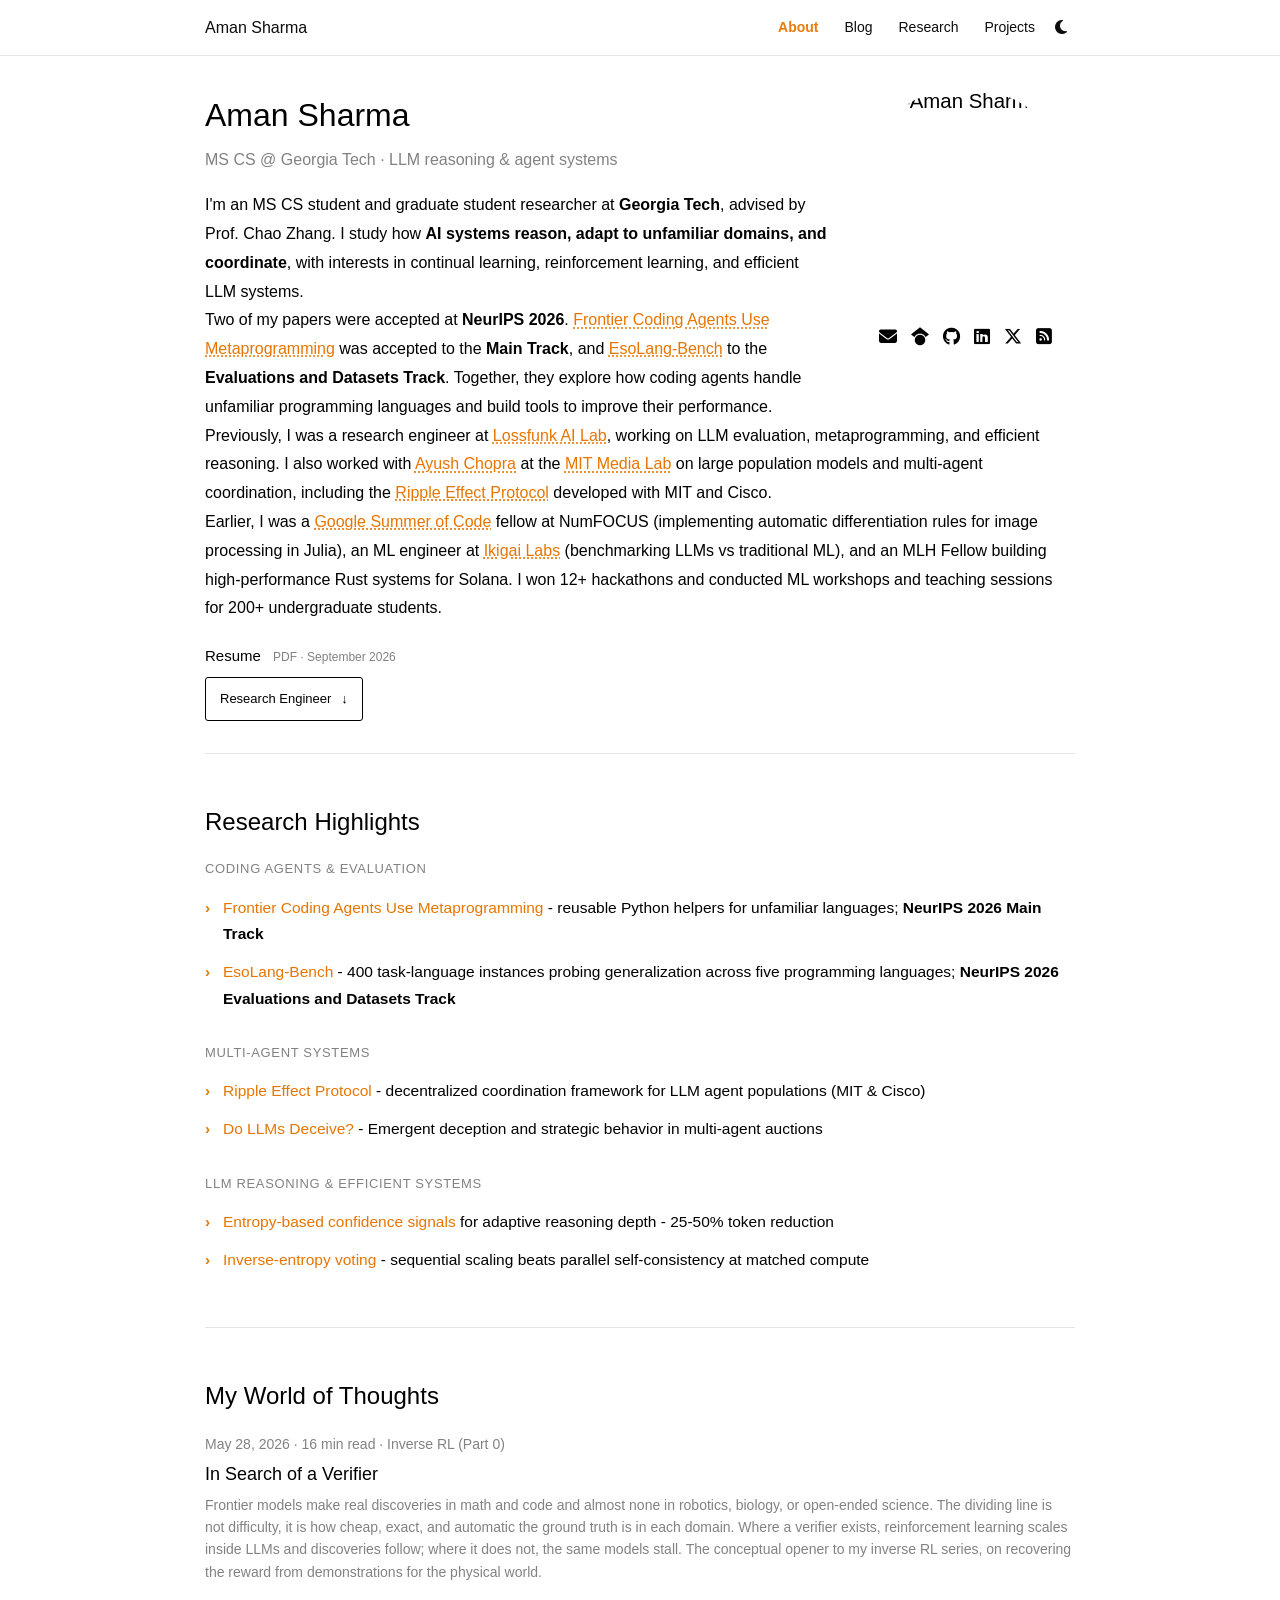
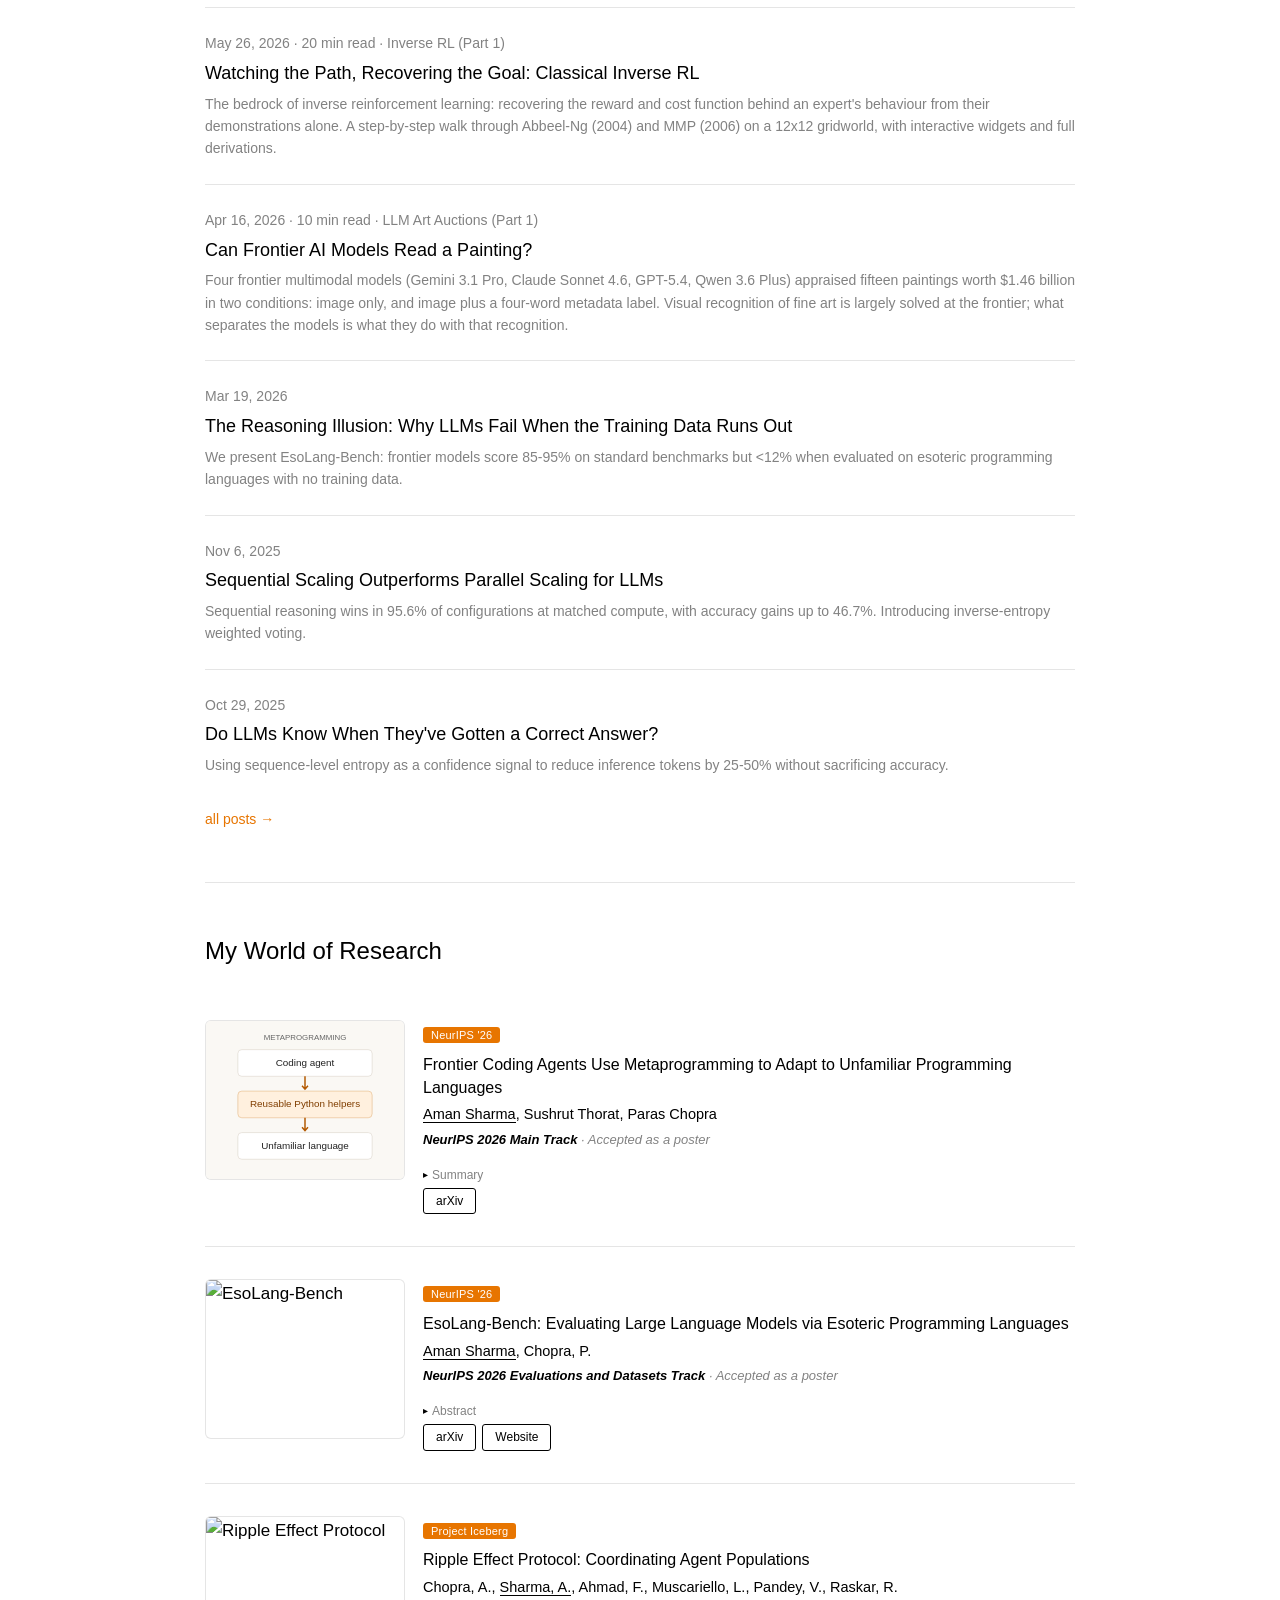
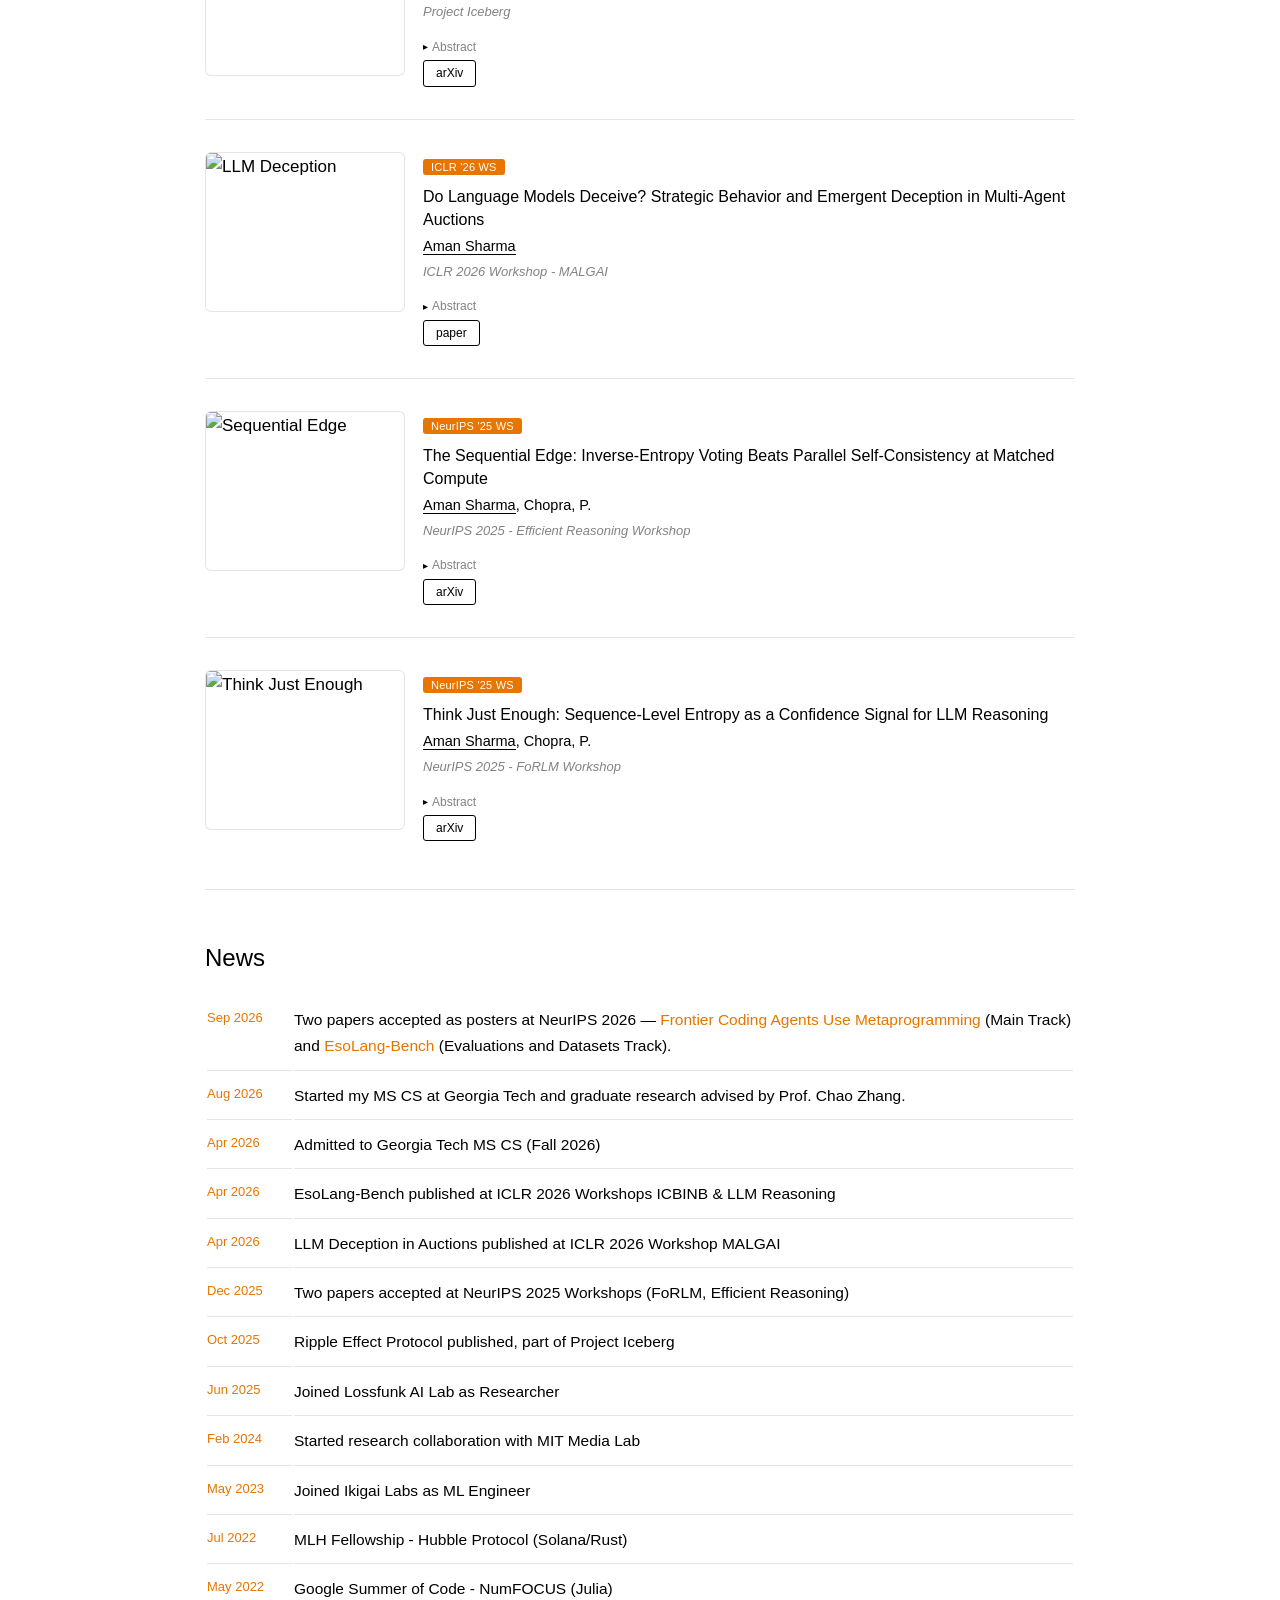
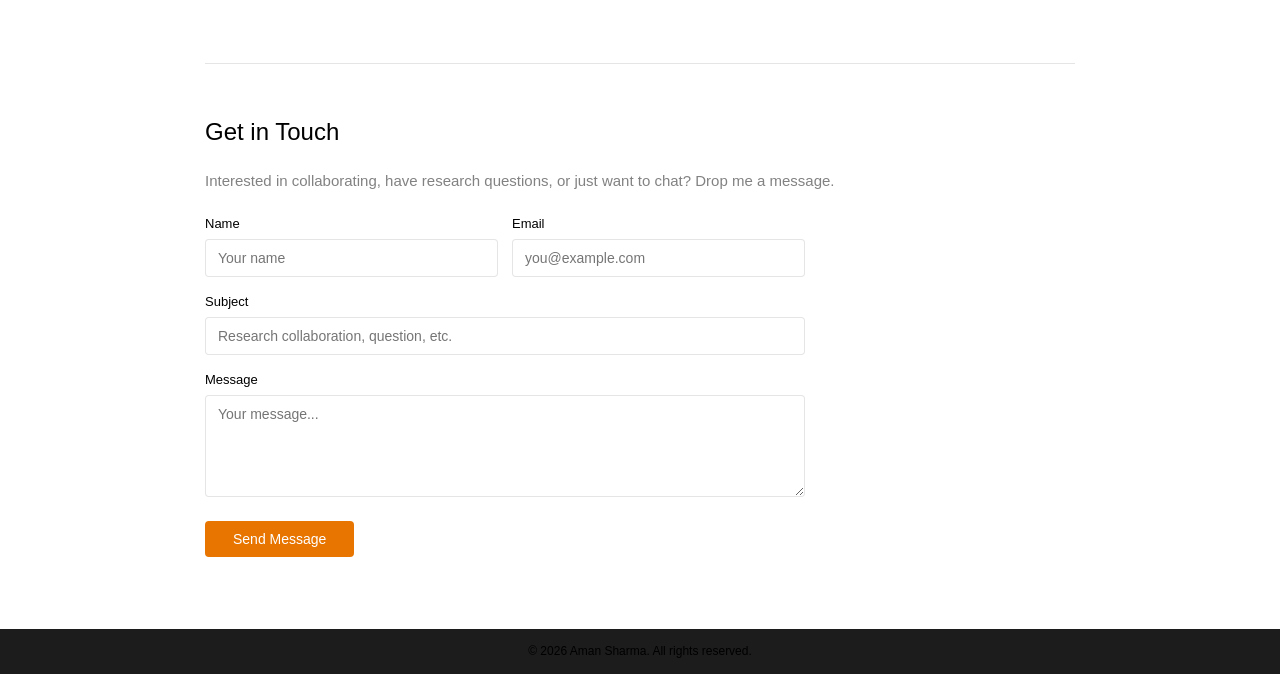
==== commit 7bb27fe1: "Update NeurIPS acceptances, biography, and research resume" ====
--- a/index.html
+++ b/index.html
@@ -4,15 +4,15 @@
     <meta charset="UTF-8">
     <meta name="viewport" content="width=device-width, initial-scale=1.0">
     <title>Aman Sharma</title>
-    <meta name="description" content="Aman Sharma — upcoming MS CS student at Georgia Tech (Fall 2026) and researcher at Lossfunk AI Lab. Working on LLM reasoning, continual learning, and multi-agent systems. Author of EsoLang-Bench and the Ripple Effect Protocol (MIT Media Lab, Cisco).">
-    <meta name="keywords" content="Aman Sharma, Aman Sharma Lossfunk, Aman Sharma Georgia Tech, Lossfunk AI Lab, EsoLang-Bench, Ripple Effect Protocol, LLM reasoning, continual learning, multi-agent systems, MIT Media Lab, arcaman07">
+    <meta name="description" content="Aman Sharma is an MS CS student and graduate student researcher at Georgia Tech. Two papers accepted at NeurIPS 2026 on coding agents and LLM evaluation.">
+    <meta name="keywords" content="Aman Sharma, Aman Sharma Lossfunk, Aman Sharma Georgia Tech, Lossfunk AI Lab, EsoLang-Bench, Ripple Effect Protocol, LLM reasoning, continual learning, multi-agent systems, MIT Media Lab, NeurIPS 2026, metaprogramming, arcaman07">
     <meta name="author" content="Aman Sharma">
     <meta name="robots" content="index, follow, max-image-preview:large, max-snippet:-1">
     <meta name="google-site-verification" content="xcZUQpRLPnGNuFyVpHvam5-zPpFu2cXEjsTYcg3FlTo">
     <link rel="canonical" href="https://arcaman07.github.io/">
     <!-- OpenGraph / social sharing -->
     <meta property="og:title" content="Aman Sharma">
-    <meta property="og:description" content="Upcoming MS CS student at Georgia Tech (Fall 2026) and researcher at Lossfunk AI Lab. Working on LLM reasoning, continual learning, and multi-agent systems.">
+    <meta property="og:description" content="Aman Sharma is an MS CS student and graduate student researcher at Georgia Tech. Two papers accepted at NeurIPS 2026 on coding agents and LLM evaluation.">
     <meta property="og:type" content="profile">
     <meta property="og:site_name" content="Aman Sharma">
     <meta property="profile:first_name" content="Aman">
@@ -22,7 +22,7 @@
     <meta name="twitter:card" content="summary_large_image">
     <meta name="twitter:creator" content="@arcaman07">
     <meta name="twitter:title" content="Aman Sharma">
-    <meta name="twitter:description" content="Upcoming MS CS student at Georgia Tech (Fall 2026) and researcher at Lossfunk AI Lab. Working on LLM reasoning, continual learning, and multi-agent systems.">
+    <meta name="twitter:description" content="Aman Sharma is an MS CS student and graduate student researcher at Georgia Tech. Two papers accepted at NeurIPS 2026 on coding agents and LLM evaluation.">
     <meta name="twitter:image" content="https://arcaman07.github.io/assets/img/profile.jpg">
     <!-- JSON-LD structured data -->
     <script type="application/ld+json">
@@ -32,20 +32,33 @@
       "name": "Aman Sharma",
       "url": "https://arcaman07.github.io/",
       "image": "https://arcaman07.github.io/assets/img/profile.jpg",
-      "jobTitle": "Researcher",
+      "jobTitle": "Graduate Student Researcher",
       "affiliation": [
-        { "@type": "Organization", "name": "Lossfunk AI Lab" },
-        { "@type": "Organization", "name": "Georgia Institute of Technology" }
+        {
+          "@type": "Organization",
+          "name": "Georgia Institute of Technology"
+        }
       ],
-      "alumniOf": { "@type": "Organization", "name": "Georgia Institute of Technology" },
+      "alumniOf": {
+        "@type": "Organization",
+        "name": "Vellore Institute of Technology"
+      },
       "sameAs": [
         "https://scholar.google.com/citations?user=h34PeI0AAAAJ&hl=en",
         "https://github.com/arcAman07",
         "https://www.linkedin.com/in/aman-sharma-70078a1bb/",
         "https://x.com/arcaman07"
       ],
-      "description": "Upcoming MS CS student at Georgia Tech and researcher at Lossfunk AI Lab working on continual learning, multi-agent systems, and efficient LLMs.",
-      "knowsAbout": ["Continual Learning", "Multi-Agent Systems", "Reinforcement Learning", "Large Language Models", "AI Alignment"]
+      "description": "Aman Sharma is an MS CS student and graduate student researcher at Georgia Tech. Two papers accepted at NeurIPS 2026 on coding agents and LLM evaluation.",
+      "knowsAbout": [
+        "LLM Reasoning",
+        "Coding Agents",
+        "Metaprogramming",
+        "LLM Evaluation",
+        "Continual Learning",
+        "Multi-Agent Systems",
+        "Reinforcement Learning"
+      ]
     }
     </script>
     <link rel="icon" type="image/x-icon" href="assets/img/favicon.ico">
@@ -95,33 +108,44 @@
                 </div>
                 <div class="about-content">
                     <h1>Aman Sharma</h1>
-                    <p class="lead">Upcoming MS CS @ Georgia Tech &middot; Creator of <a href="https://arxiv.org/abs/2603.09678">EsoLang-Bench</a></p>
+                    <p class="lead">MS CS @ Georgia Tech &middot; LLM reasoning &amp; agent systems</p>
                     <p>
-                        I'm an upcoming MS CS student at <strong>Georgia Tech</strong> (Fall 2026) and a researcher at
-                        <a href="https://lossfunk.com" target="_blank">Lossfunk AI Lab</a>. I work on building
-                        <strong>AI systems that adapt to new domains</strong> - spanning continual learning,
-                        persistent memory for LLM systems on OOD domains, test-time
-                        adaptation, and sample-efficient training and inference. I'm particularly interested
-                        in how multi-agentic systems can maintain and update knowledge through memory
-                        harnesses that enable robust generalization beyond their training distribution.
+                        I'm an MS CS student and graduate student researcher at <strong>Georgia Tech</strong>,
+                        advised by Prof. Chao Zhang. I study how <strong>AI systems reason, adapt to unfamiliar
+                        domains, and coordinate</strong>, with interests in continual learning, reinforcement
+                        learning, and efficient LLM systems.
                     </p>
                     <p>
-                        I also collaborate with the <a href="https://iceberg.mit.edu" target="_blank">MIT Media Lab</a>
-                        (with <a href="https://www.media.mit.edu/people/ayushc/overview/" target="_blank">Ayush Chopra</a>) on large population models and multi-agent
-                        coordination - most recently on the <a href="https://arxiv.org/abs/2510.16572">Ripple
-                        Effect Protocol</a>, a decentralized alignment framework developed with MIT and Cisco.
-                        My research interests lie in <strong>continual learning</strong>,
-                        <strong>multi-agentic systems</strong>, <strong>reinforcement learning</strong>,
-                        and <strong>efficient LLM systems</strong>.
+                        Two of my papers were accepted at <strong>NeurIPS 2026</strong>.
+                        <a href="publications.html#frontier-coding-agents">Frontier Coding Agents Use Metaprogramming</a>
+                        was accepted to the <strong>Main Track</strong>, and
+                        <a href="publications.html#esolang-bench">EsoLang-Bench</a> to the
+                        <strong>Evaluations and Datasets Track</strong>. Together, they explore how coding
+                        agents handle unfamiliar programming languages and build tools to improve their performance.
                     </p>
                     <p>
-                        Previously, I was a <a href="#">Google Summer of Code</a> fellow at NumFOCUS
+                        Previously, I was a research engineer at
+                        <a href="https://lossfunk.com" target="_blank">Lossfunk AI Lab</a>, working on LLM
+                        evaluation, metaprogramming, and efficient reasoning. I also worked with
+                        <a href="https://www.media.mit.edu/people/ayushc/overview/" target="_blank">Ayush Chopra</a>
+                        at the <a href="https://iceberg.mit.edu" target="_blank">MIT Media Lab</a> on large
+                        population models and multi-agent coordination, including the
+                        <a href="https://arxiv.org/abs/2510.16572">Ripple Effect Protocol</a> developed with MIT and Cisco.
+                    </p>
+                    <p>
+                        Earlier, I was a <a href="#">Google Summer of Code</a> fellow at NumFOCUS
                         (implementing automatic differentiation rules for image processing in Julia),
                         an ML engineer at <a href="#">Ikigai Labs</a> (benchmarking LLMs vs traditional ML),
                         and an MLH Fellow building high-performance Rust systems for Solana. I won 12+
                         hackathons and conducted ML workshops and teaching sessions for 200+ undergraduate
                         students.
                     </p>
+                    <div class="resume-downloads" id="resume">
+                        <h2>Resume <span>PDF &middot; September 2026</span></h2>
+                        <div class="resume-links">
+                            <a class="pub-btn" href="assets/resumes/Aman_Sharma_Research_Engineer_Online.pdf" download>Research Engineer <span aria-hidden="true">&darr;</span></a>
+                        </div>
+                    </div>
                 </div>
             </div>
         </section>
@@ -132,6 +156,11 @@
         <section class="section">
             <h2>Research Highlights</h2>
             <div class="highlights">
+                <h3>Coding Agents &amp; Evaluation</h3>
+                <ul>
+                    <li><a href="publications.html#frontier-coding-agents">Frontier Coding Agents Use Metaprogramming</a> - reusable Python helpers for unfamiliar languages; <strong>NeurIPS 2026 Main Track</strong></li>
+                    <li><a href="publications.html#esolang-bench">EsoLang-Bench</a> - 400 task-language instances probing generalization across five programming languages; <strong>NeurIPS 2026 Evaluations and Datasets Track</strong></li>
+                </ul>
                 <h3>Multi-Agent Systems</h3>
                 <ul>
                     <li><a href="https://arxiv.org/abs/2510.16572">Ripple Effect Protocol</a> - decentralized coordination framework for LLM agent populations (MIT &amp; Cisco)</li>
@@ -142,10 +171,6 @@
                     <li><a href="https://arxiv.org/abs/2510.08146">Entropy-based confidence signals</a> for adaptive reasoning depth - 25-50% token reduction</li>
                     <li><a href="https://arxiv.org/abs/2511.02309">Inverse-entropy voting</a> - sequential scaling beats parallel self-consistency at matched compute</li>
                 </ul>
-                <h3>LLM Evaluation</h3>
-                <ul>
-                    <li><a href="https://arxiv.org/abs/2603.09678">EsoLang-Bench</a> - evaluating genuine reasoning via esoteric programming languages; frontier models drop from 85-95% to &lt;12% in zero-shot/few-shot settings</li>
-                </ul>
             </div>
         </section>
 
@@ -156,6 +181,11 @@
             <h2><a href="blog.html">My World of Thoughts</a></h2>
             <ul class="post-list">
                 <li>
+                    <div class="post-meta">May 28, 2026 &middot; 16 min read &middot; Inverse RL (Part 0)</div>
+                    <div class="post-title"><a href="blog/verifier-bottleneck.html">In Search of a Verifier</a></div>
+                    <div class="post-desc">Frontier models make real discoveries in math and code and almost none in robotics, biology, or open-ended science. The dividing line is not difficulty, it is how cheap, exact, and automatic the ground truth is in each domain. Where a verifier exists, reinforcement learning scales inside LLMs and discoveries follow; where it does not, the same models stall. The conceptual opener to my inverse RL series, on recovering the reward from demonstrations for the physical world.</div>
+                </li>
+                <li>
                     <div class="post-meta">May 26, 2026 &middot; 20 min read &middot; Inverse RL (Part 1)</div>
                     <div class="post-title"><a href="blog/inverse-rl-classical.html">Watching the Path, Recovering the Goal: Classical Inverse RL</a></div>
                     <div class="post-desc">The bedrock of inverse reinforcement learning: recovering the reward and cost function behind an expert's behaviour from their demonstrations alone. A step-by-step walk through Abbeel-Ng (2004) and MMP (2006) on a 12x12 gridworld, with interactive widgets and full derivations.</div>
@@ -189,13 +219,27 @@
         <!-- My World of Research -->
         <section class="section">
             <h2><a href="publications.html">My World of Research</a></h2>
-            <div class="pub-item">
+            <div class="pub-item" id="frontier-coding-agents">
+                <div class="pub-thumb"><img class="metaprogramming-figure" src="assets/img/papers/metaprogramming.svg" alt="Coding agents build reusable helpers to adapt to unfamiliar languages"></div>
+                <div class="pub-body">
+                    <div class="pub-abbr"><span>NeurIPS '26</span></div>
+                    <div class="pub-title">Frontier Coding Agents Use Metaprogramming to Adapt to Unfamiliar Programming Languages</div>
+                    <div class="pub-authors"><em>Aman Sharma</em>, Sushrut Thorat, Paras Chopra</div>
+                    <div class="pub-venue"><strong>NeurIPS 2026 Main Track</strong> &middot; Accepted as a poster</div>
+                    <button class="pub-abstract-toggle" onclick="toggleAbstract(this)" aria-expanded="false"><span class="toggle-arrow">&#9656;</span> Summary</button>
+                    <div class="pub-abstract">We study how frontier coding agents adapt to unfamiliar programming languages through metaprogramming. On EsoLang-Bench's Brainfuck tasks, reusable Python helpers combined with guidance raised Sonnet 4.6's solve rate from 15% to 80%, demonstrating how agents can build tools to support adaptation to new coding domains.</div>
+                    <div class="pub-links">
+                        <a href="https://arxiv.org/abs/2606.10933" class="pub-btn" target="_blank" rel="noopener noreferrer">arXiv</a>
+                    </div>
+                </div>
+            </div>
+            <div class="pub-item" id="esolang-bench">
                 <div class="pub-thumb"><img src="assets/img/papers/esolang.webp" alt="EsoLang-Bench"></div>
                 <div class="pub-body">
-                    <div class="pub-abbr"><span>ICLR '26 WS</span></div>
-                    <div class="pub-title">EsoLang-Bench: Evaluating Genuine Reasoning in Large Language Models via Esoteric Programming Languages</div>
+                    <div class="pub-abbr"><span>NeurIPS '26</span></div>
+                    <div class="pub-title">EsoLang-Bench: Evaluating Large Language Models via Esoteric Programming Languages</div>
                     <div class="pub-authors"><em>Aman Sharma</em>, Chopra, P.</div>
-                    <div class="pub-venue">ICLR 2026 Workshops - ICBINB &amp; LLM Reasoning</div>
+                    <div class="pub-venue"><strong>NeurIPS 2026 Evaluations and Datasets Track</strong> &middot; Accepted as a poster</div>
                     <button class="pub-abstract-toggle" onclick="toggleAbstract(this)"><span class="toggle-arrow">&#9656;</span> Abstract</button>
                     <div class="pub-abstract">We introduce EsoLang-Bench, a benchmark that evaluates genuine reasoning in LLMs using esoteric programming languages where training data is virtually nonexistent. Five frontier models scored 85-95% on standard benchmarks but achieved only 11.2% maximum on EsoLang-Bench, with most models scoring below 5%. All models scored exactly 0% beyond the "Easy" difficulty tier, suggesting fundamental reasoning limitations rather than gradual degradation.</div>
                     <div class="pub-links">
@@ -268,6 +312,8 @@
         <section class="section">
             <h2>News</h2>
             <table class="news-table">
+                <tr><td class="date">Sep 2026</td><td class="desc">Two papers accepted as posters at <strong>NeurIPS 2026</strong> &mdash; <a href="publications.html#frontier-coding-agents">Frontier Coding Agents Use Metaprogramming</a> (Main Track) and <a href="publications.html#esolang-bench">EsoLang-Bench</a> (Evaluations and Datasets Track).</td></tr>
+                <tr><td class="date">Aug 2026</td><td class="desc">Started my <strong>MS CS at Georgia Tech</strong> and graduate research advised by Prof. Chao Zhang.</td></tr>
                 <tr><td class="date">Apr 2026</td><td class="desc">Admitted to <strong>Georgia Tech MS CS</strong> (Fall 2026)</td></tr>
                 <tr><td class="date">Apr 2026</td><td class="desc"><strong>EsoLang-Bench</strong> published at ICLR 2026 Workshops ICBINB &amp; LLM Reasoning</td></tr>
                 <tr><td class="date">Apr 2026</td><td class="desc"><strong>LLM Deception in Auctions</strong> published at ICLR 2026 Workshop MALGAI</td></tr>
@@ -354,6 +400,7 @@
             const abstract = btn.nextElementSibling;
             const isOpen = abstract.classList.toggle('open');
             btn.classList.toggle('open', isOpen);
+            btn.setAttribute('aria-expanded', String(isOpen));
         }
     </script>
     <script data-goatcounter="https://amananytime07.goatcounter.com/count" async src="//gc.zgo.at/count.js"></script>
--- a/assets/css/style.css
+++ b/assets/css/style.css
@@ -0,0 +1,853 @@
+/* =============================================
+   AL-FOLIO INSPIRED THEME — Aman Sharma
+   ============================================= */
+
+/* ---------- Variables ---------- */
+:root {
+    --bg: #ffffff;
+    --text: #000000;
+    --text-light: #828282;
+    --theme: #E77500;
+    --hover: #E77500;
+    --divider: rgba(0, 0, 0, 0.1);
+    --card-bg: #ffffff;
+    --footer-bg: #1c1c1d;
+    --footer-text: #e8e8e8;
+    --footer-link: #ffffff;
+}
+
+html[data-theme="dark"] {
+    --bg: #1c1c1d;
+    --text: #e8e8e8;
+    --text-light: #828282;
+    --theme: #2698ba;
+    --hover: #2698ba;
+    --divider: #424246;
+    --card-bg: #212529;
+    --footer-bg: #e8e8e8;
+    --footer-text: #1c1c1d;
+    --footer-link: #000000;
+}
+
+/* ---------- Reset ---------- */
+*, *::before, *::after { margin: 0; padding: 0; box-sizing: border-box; }
+html { scroll-behavior: smooth; }
+
+body {
+    font-family: 'Roboto', -apple-system, BlinkMacSystemFont, 'Segoe UI', Helvetica, Arial, sans-serif;
+    font-size: 17px;
+    font-weight: 300;
+    line-height: 1.7;
+    color: var(--text);
+    background-color: var(--bg);
+    padding-top: 56px;
+    transition: background-color 0.75s, color 0.75s;
+}
+
+html.transition, html.transition *, html.transition *::before, html.transition *::after {
+    transition: all 750ms !important;
+    transition-delay: 0 !important;
+}
+
+::selection { background: var(--theme); color: #fff; }
+
+p, h1, h2, h3, h4, h5, h6, em, div, li, span, strong, td, th {
+    color: var(--text);
+}
+
+a { color: var(--theme); text-decoration: none; }
+a:hover { color: var(--hover); text-decoration: underline; }
+
+hr { border: 0; border-top: 1px solid var(--divider); margin: 1.5rem 0; }
+img { max-width: 100%; }
+
+/* ---------- Progress bar ---------- */
+#progress {
+    position: fixed;
+    left: 0;
+    top: 56px;
+    z-index: 10;
+    width: 0%;
+    height: 2px;
+    background: var(--theme);
+}
+
+/* ---------- Navbar ---------- */
+.navbar {
+    position: fixed;
+    top: 0; left: 0; right: 0;
+    z-index: 1030;
+    height: 56px;
+    background: var(--bg);
+    border-bottom: 1px solid var(--divider);
+    opacity: 0.95;
+    display: flex;
+    align-items: center;
+    transition: background-color 0.75s, border-color 0.75s;
+}
+
+.nav-container {
+    max-width: 900px;
+    width: 100%;
+    margin: 0 auto;
+    padding: 0 15px;
+    display: flex;
+    align-items: center;
+    justify-content: space-between;
+}
+
+.nav-brand {
+    font-weight: 500;
+    color: var(--text);
+    font-size: 16px;
+    text-decoration: none;
+}
+.nav-brand:hover { color: var(--text); text-decoration: none; }
+
+.nav-menu {
+    display: flex;
+    list-style: none;
+    gap: 2px;
+    align-items: center;
+}
+
+.nav-menu a {
+    color: var(--text);
+    font-size: 14px;
+    font-weight: 400;
+    padding: 6px 12px;
+    text-decoration: none;
+    transition: color 0.2s;
+}
+.nav-menu a:hover { color: var(--hover); text-decoration: none; }
+.nav-menu a.active { font-weight: 700; color: var(--theme); }
+
+.nav-right {
+    display: flex;
+    align-items: center;
+    gap: 4px;
+}
+
+#light-toggle {
+    padding: 6px 8px;
+    border: 0;
+    background: inherit;
+    color: var(--text);
+    cursor: pointer;
+    font-size: 16px;
+    transition: color 0.2s;
+}
+#light-toggle:hover { color: var(--hover); }
+
+.nav-toggle {
+    display: none;
+    border: none;
+    background: none;
+    cursor: pointer;
+    color: var(--text);
+    font-size: 20px;
+    padding: 6px;
+}
+
+/* ---------- Container ---------- */
+.container {
+    max-width: 900px;
+    margin: 0 auto;
+    padding: 0 15px;
+}
+
+/* ---------- Profile / About ---------- */
+.about {
+    padding-top: 2rem;
+    padding-bottom: 0.5rem;
+}
+
+.profile {
+    float: right;
+    width: 220px;
+    margin-left: 1.5rem;
+    margin-bottom: 1rem;
+    text-align: center;
+}
+
+.profile .img-wrap {
+    width: 100%;
+    border-radius: 50%;
+    overflow: hidden;
+    aspect-ratio: 1;
+}
+
+.profile img {
+    width: 100%;
+    height: 100%;
+    object-fit: cover;
+    object-position: center 15%;
+    transform: scale(1.2);
+}
+
+.profile .social {
+    display: flex;
+    justify-content: center;
+    gap: 14px;
+    margin-top: 14px;
+    flex-wrap: wrap;
+}
+
+.profile .social a {
+    color: var(--text);
+    font-size: 18px;
+    transition: color 0.2s;
+}
+.profile .social a:hover { color: var(--theme); text-decoration: none; }
+
+.about-content h1 {
+    font-size: 2rem;
+    font-weight: 400;
+    margin-bottom: 4px;
+}
+
+.about-content .lead {
+    font-size: 1rem;
+    color: var(--text-light);
+    margin-bottom: 1rem;
+}
+
+.about-content p {
+    font-size: 16px;
+    line-height: 1.8;
+    font-weight: 300;
+}
+
+.about-content p a {
+    text-decoration-line: underline;
+    text-decoration-style: dotted;
+    text-underline-offset: 2px;
+}
+.about-content p a:hover { text-decoration-style: solid; }
+
+.clearfix::after { content: ''; display: table; clear: both; }
+
+/* ---------- Resume downloads ---------- */
+.resume-downloads { margin-top: 1.25rem; scroll-margin-top: 76px; }
+.resume-downloads h2 { font-size: 15px; font-weight: 500; margin-bottom: 8px; }
+.resume-downloads h2 span { margin-left: 8px; color: var(--text-light); font-size: 12px; font-weight: 300; }
+.resume-links { display: flex; flex-wrap: wrap; gap: 8px; }
+.resume-links .pub-btn { display: inline-flex; align-items: center; gap: 10px; min-height: 44px; padding: 8px 14px; font-size: 13px; }
+.resume-links a:focus-visible { outline: 2px solid var(--theme); outline-offset: 3px; }
+.pub-item[id] { scroll-margin-top: 76px; }
+.pub-thumb img.metaprogramming-figure { object-fit: contain; background: #faf8f4; }
+
+/* ---------- Section ---------- */
+.section { padding: 1.5rem 0; }
+
+.section h2 {
+    font-size: 1.5rem;
+    font-weight: 400;
+    margin-bottom: 1rem;
+}
+
+.section h2 a { color: var(--text); text-decoration: none; }
+.section h2 a:hover { color: var(--theme); text-decoration: none; }
+
+/* Last pub-item inside a section has no bottom border — the section's <hr> acts as divider */
+.section .pub-item:last-child {
+    border-bottom: none;
+    padding-bottom: 0;
+}
+
+/* ---------- Page header ---------- */
+.page-header {
+    padding-top: 2rem;
+    padding-bottom: 0.5rem;
+}
+
+.page-header h1 {
+    font-size: 2rem;
+    font-weight: 400;
+    margin-bottom: 4px;
+}
+
+.page-header p {
+    color: var(--text-light);
+    font-size: 15px;
+}
+
+/* ---------- Research Highlights ---------- */
+.highlights h3 {
+    font-size: 13px;
+    font-weight: 500;
+    text-transform: uppercase;
+    letter-spacing: 0.05em;
+    color: var(--text-light);
+    margin-bottom: 8px;
+    margin-top: 24px;
+}
+.highlights h3:first-child { margin-top: 0; }
+
+.highlights ul {
+    list-style: none;
+    padding: 0;
+}
+
+.highlights ul li {
+    font-size: 15.5px;
+    padding: 6px 0 6px 18px;
+    position: relative;
+    line-height: 1.7;
+}
+.highlights ul li::before {
+    content: '\203A';
+    position: absolute;
+    left: 0;
+    color: var(--theme);
+    font-weight: 700;
+}
+
+/* ---------- News ---------- */
+.news-table { width: 100%; }
+
+.news-table tr td {
+    padding: 10px 0;
+    font-size: 15.5px;
+    vertical-align: top;
+    border-bottom: 1px solid var(--divider);
+}
+.news-table tr:last-child td { border-bottom: none; }
+
+.news-table .date {
+    width: 85px;
+    color: var(--theme);
+    font-weight: 500;
+    font-size: 13px;
+    white-space: nowrap;
+    padding-right: 12px;
+}
+
+.news-table .desc { font-weight: 300; }
+.news-table .desc b, .news-table .desc strong { font-weight: 500; }
+
+/* ---------- Blog / Posts ---------- */
+.post-list {
+    list-style: none;
+    padding: 0;
+    margin: 0;
+    width: 100%;
+    overflow-x: hidden;
+}
+
+.post-list li {
+    border-bottom: 1px solid var(--divider);
+    padding: 1.5rem 0;
+    overflow-wrap: break-word;
+    word-break: break-word;
+    min-width: 0;
+}
+.post-list li:first-child { padding-top: 0; }
+.post-list li:last-child { border-bottom: none; }
+
+.post-meta {
+    color: var(--text-light);
+    font-size: 0.875rem;
+    margin-bottom: 2px;
+}
+
+.post-title {
+    font-size: 18px;
+    font-weight: 500;
+}
+
+.post-title a { color: var(--text); text-decoration: none; }
+.post-title a:hover { color: var(--theme); }
+
+.post-desc {
+    font-size: 14px;
+    color: var(--text-light);
+    margin-top: 4px;
+    font-weight: 300;
+    line-height: 1.6;
+}
+
+.post-tags {
+    font-size: 0.8rem;
+    color: var(--text-light);
+    margin-top: 6px;
+}
+
+.post-tags a { color: var(--text-light); }
+.post-tags a:hover { color: var(--theme); }
+
+.reading-time {
+    font-size: 0.8rem;
+    color: var(--text-light);
+}
+
+/* ---------- Publications ---------- */
+.pub-year {
+    color: var(--text-light);
+    border-top: none;
+    padding-top: 0.5rem;
+    margin-top: 1rem;
+    margin-bottom: 1rem;
+    text-align: right;
+    font-size: 1.3rem;
+    font-weight: 400;
+    opacity: 0.4;
+}
+.pub-year:first-of-type { margin-top: 0; }
+
+.pub-item {
+    display: flex;
+    gap: 18px;
+    align-items: flex-start;
+    margin-bottom: 0;
+    padding: 2rem 0;
+    border-bottom: 1px solid var(--divider);
+    min-width: 0;
+    overflow-wrap: break-word;
+    word-break: break-word;
+}
+.pub-item:last-child {
+    border-bottom: none;
+    padding-bottom: 0;
+}
+
+.pub-thumb {
+    flex-shrink: 0;
+    width: 200px;
+    height: 160px;
+    border-radius: 6px;
+    overflow: hidden;
+    background: #ffffff;
+    border: 1px solid var(--divider);
+}
+
+html[data-theme="dark"] .pub-thumb { background: #2a2a2e; }
+
+.pub-thumb img {
+    width: 100%;
+    height: 100%;
+    object-fit: cover;
+    object-position: top center;
+}
+
+.pub-thumb-empty {
+    width: 100%;
+    height: 100%;
+    display: flex;
+    align-items: center;
+    justify-content: center;
+    font-size: 11px;
+    color: var(--text-light);
+    background: linear-gradient(135deg, var(--card-bg), rgba(0,0,0,0.02));
+}
+
+/* If you want to replace SVGs with real paper figures later,
+   just swap the <img src="..."> in the HTML */
+
+.pub-body {
+    flex: 1;
+    min-width: 0;
+    overflow-wrap: break-word;
+    word-break: break-word;
+}
+
+.pub-abbr {
+    display: inline-block;
+    margin-bottom: 4px;
+}
+
+.pub-abbr span {
+    background: var(--theme);
+    color: #fff;
+    padding: 2px 8px;
+    border-radius: 3px;
+    font-size: 11px;
+    font-weight: 500;
+    letter-spacing: 0.02em;
+}
+
+.pub-title {
+    font-weight: 500;
+    font-size: 16px;
+    line-height: 1.45;
+    margin-bottom: 3px;
+}
+
+.pub-authors {
+    font-size: 14.5px;
+    font-weight: 300;
+    margin-bottom: 2px;
+}
+
+.pub-authors em {
+    font-style: normal;
+    border-bottom: 1px solid var(--text);
+    font-weight: 500;
+}
+
+.pub-authors a {
+    border-bottom: 1px dashed var(--theme);
+    text-decoration: none;
+}
+.pub-authors a:hover { border-bottom-style: solid; text-decoration: none; }
+
+.pub-venue {
+    font-size: 13px;
+    color: var(--text-light);
+    font-style: italic;
+    margin-bottom: 8px;
+}
+
+.pub-links {
+    display: flex;
+    flex-wrap: wrap;
+    gap: 6px;
+}
+
+.pub-btn {
+    font-size: 12px;
+    font-weight: 400;
+    color: var(--text);
+    border: 1px solid var(--text);
+    padding: 2px 12px;
+    border-radius: 3px;
+    text-decoration: none;
+    transition: all 0.15s;
+    display: inline-block;
+}
+.pub-btn:hover {
+    color: var(--theme);
+    border-color: var(--theme);
+    text-decoration: none;
+}
+
+/* ---------- Abstract expand ---------- */
+.pub-abstract {
+    display: none;
+    font-size: 13.5px;
+    color: var(--text-light);
+    font-weight: 300;
+    line-height: 1.7;
+    margin-top: 10px;
+    padding: 10px 14px;
+    border-left: 3px solid var(--theme);
+    background: rgba(0,0,0,0.02);
+    border-radius: 0 4px 4px 0;
+}
+html[data-theme="dark"] .pub-abstract { background: rgba(255,255,255,0.04); }
+.pub-abstract.open { display: block; }
+
+.pub-abstract-toggle {
+    font-size: 12px;
+    color: var(--text-light);
+    cursor: pointer;
+    background: none;
+    border: none;
+    padding: 0;
+    font-family: inherit;
+    margin-top: 6px;
+    display: inline-flex;
+    align-items: center;
+    gap: 4px;
+    transition: color 0.15s;
+}
+.pub-abstract-toggle:hover { color: var(--theme); }
+.pub-abstract-toggle .toggle-arrow { font-size: 10px; transition: transform 0.2s; display: inline-block; }
+.pub-abstract-toggle.open .toggle-arrow { transform: rotate(90deg); }
+
+/* ---------- Projects ---------- */
+.proj-category {
+    color: var(--divider);
+    border-bottom: 1px solid var(--divider);
+    padding-top: 0.5rem;
+    margin-top: 2rem;
+    margin-bottom: 1rem;
+    text-align: right;
+    font-size: 1.3rem;
+    font-weight: 400;
+}
+.proj-category:first-of-type { margin-top: 0; }
+
+.proj-list {
+    list-style: none;
+    padding: 0;
+}
+
+.proj-list li {
+    font-size: 15.5px;
+    padding: 5px 0 5px 18px;
+    position: relative;
+    line-height: 1.65;
+    font-weight: 300;
+}
+
+.proj-list li::before {
+    content: '\2022';
+    position: absolute;
+    left: 0;
+    color: var(--theme);
+    font-weight: 700;
+}
+
+.proj-list li strong { font-weight: 500; }
+
+.proj-list .proj-links {
+    font-size: 13px;
+}
+
+/* ---------- Experience ---------- */
+.exp-list {
+    list-style: none;
+    padding: 0;
+}
+
+.exp-list > li {
+    padding-bottom: 1.2rem;
+    padding-left: 20px;
+    border-left: 2px solid var(--divider);
+    position: relative;
+}
+.exp-list > li:last-child { padding-bottom: 0; }
+
+.exp-list > li::before {
+    content: '';
+    position: absolute;
+    left: -5px;
+    top: 7px;
+    width: 8px;
+    height: 8px;
+    border-radius: 50%;
+    background: var(--divider);
+}
+.exp-list > li:first-child::before { background: var(--theme); }
+
+.exp-head {
+    display: flex;
+    justify-content: space-between;
+    align-items: baseline;
+    flex-wrap: wrap;
+    gap: 6px;
+}
+
+.exp-org { font-weight: 500; font-size: 15px; }
+.exp-date { font-size: 13px; color: var(--text-light); }
+.exp-role { font-size: 14px; color: var(--theme); font-weight: 400; margin: 1px 0 4px; }
+.exp-desc { font-size: 14.5px; color: var(--text-light); font-weight: 300; line-height: 1.65; }
+
+/* ---------- Education ---------- */
+.edu-item {
+    display: flex;
+    gap: 14px;
+    align-items: center;
+    padding: 14px 16px;
+    border: 1px solid var(--divider);
+    border-radius: 6px;
+}
+
+.edu-icon { font-size: 28px; }
+.edu-name { font-weight: 500; font-size: 15px; }
+.edu-deg { font-size: 14.5px; color: var(--text-light); font-weight: 300; }
+.edu-meta { font-size: 12px; color: var(--text-light); }
+
+.awards-list {
+    list-style: none;
+    padding: 0;
+    margin-top: 14px;
+}
+
+.awards-list li {
+    font-size: 14px;
+    font-weight: 300;
+    padding: 3px 0 3px 16px;
+    position: relative;
+}
+.awards-list li::before {
+    content: '\2013';
+    position: absolute;
+    left: 0;
+    color: var(--text-light);
+}
+.awards-list li strong { font-weight: 500; }
+
+/* ---------- Contact Form ---------- */
+.contact-form {
+    max-width: 600px;
+}
+
+.form-row {
+    display: grid;
+    grid-template-columns: 1fr 1fr;
+    gap: 14px;
+}
+
+.form-group {
+    margin-bottom: 14px;
+}
+
+.form-group label {
+    display: block;
+    font-size: 13px;
+    font-weight: 500;
+    color: var(--text);
+    margin-bottom: 4px;
+}
+
+.form-group input,
+.form-group textarea {
+    width: 100%;
+    padding: 10px 12px;
+    border: 1px solid var(--divider);
+    border-radius: 4px;
+    background: var(--bg);
+    color: var(--text);
+    font-family: inherit;
+    font-size: 14px;
+    font-weight: 300;
+    transition: border-color 0.2s;
+    outline: none;
+}
+
+.form-group input:focus,
+.form-group textarea:focus {
+    border-color: var(--theme);
+}
+
+.form-group textarea {
+    resize: vertical;
+    min-height: 100px;
+}
+
+.form-submit {
+    padding: 10px 28px;
+    background: var(--theme);
+    color: #fff;
+    border: none;
+    border-radius: 4px;
+    font-family: inherit;
+    font-size: 14px;
+    font-weight: 500;
+    cursor: pointer;
+    transition: opacity 0.2s;
+}
+.form-submit:hover { opacity: 0.85; }
+
+/* ---------- Footer ---------- */
+.footer {
+    background: var(--footer-bg);
+    color: var(--footer-text);
+    font-size: 0.75rem;
+    text-align: center;
+    padding: 12px 0;
+    margin-top: 3rem;
+    transition: background-color 0.75s, color 0.75s;
+}
+
+.footer a { color: var(--footer-link); }
+.footer a:hover { color: var(--theme); text-decoration: none; }
+
+/* ---------- More link ---------- */
+.more-link {
+    font-size: 14px;
+    font-weight: 400;
+    margin-top: 8px;
+    display: inline-block;
+}
+
+/* ---------- Responsive ---------- */
+
+/* Tablet */
+@media (max-width: 768px) {
+    /* Nav */
+    .nav-menu { display: none; }
+    .nav-menu.open {
+        display: flex;
+        flex-direction: column;
+        position: absolute;
+        top: 56px; left: 0; right: 0;
+        background: var(--bg);
+        border-bottom: 1px solid var(--divider);
+        padding: 8px 15px;
+        gap: 0;
+        z-index: 1029;
+    }
+    .nav-toggle { display: block; }
+
+    /* Layout */
+    .container { overflow-x: hidden; padding: 0 14px; }
+
+    /* About */
+    .profile { float: none; width: 160px; margin: 0 auto 1.2rem; }
+    .about-content { text-align: center; }
+    .about-content p { text-align: left; }
+    .about-content h1 { font-size: 1.7rem; }
+
+    /* Publications — side-by-side on tablet, stacked on phone */
+    .pub-item {
+        gap: 14px;
+    }
+    .pub-thumb {
+        width: 140px;
+        height: 100px;
+        flex-shrink: 0;
+    }
+    .pub-title { font-size: 14.5px; }
+    .pub-authors { font-size: 13px; }
+    .pub-venue { font-size: 12px; }
+
+    /* Blog */
+    .post-list { overflow-x: hidden; }
+    .post-title { font-size: 16px; }
+
+    /* Forms */
+    .exp-head { flex-direction: column; gap: 1px; }
+    .form-row { grid-template-columns: 1fr; }
+
+    /* Page header */
+    .page-header h1 { font-size: 1.6rem; }
+}
+
+/* Phone */
+@media (max-width: 520px) {
+    /* Publications — fully stacked, image on top */
+    .pub-item {
+        flex-direction: column;
+        gap: 10px;
+    }
+    .pub-thumb {
+        width: 100%;
+        max-width: 100%;
+        height: 180px;
+    }
+    .pub-thumb img {
+        object-fit: cover;
+        object-position: top center;
+    }
+    .pub-body { width: 100%; }
+    .pub-title { font-size: 15px; }
+    .pub-abstract { font-size: 13px; }
+
+    /* About */
+    .about-content h1 { font-size: 1.5rem; }
+    .about-content .lead { font-size: 0.9rem; }
+    .about-content p { font-size: 15px; }
+
+    /* Blog posts */
+    .post-title { font-size: 15.5px; }
+    .post-desc { font-size: 13.5px; }
+
+    /* Section headings */
+    .section h2 { font-size: 1.3rem; }
+
+    /* News table */
+    .news-table .date { width: 72px; font-size: 12px; }
+    .news-table tr td { font-size: 13.5px; padding: 8px 0; }
+
+    /* Highlights */
+    .highlights ul li { font-size: 14.5px; }
+
+    /* Contact form */
+    .form-submit { width: 100%; }
+
+    /* Nav padding */
+    .container { padding: 0 12px; }
+}
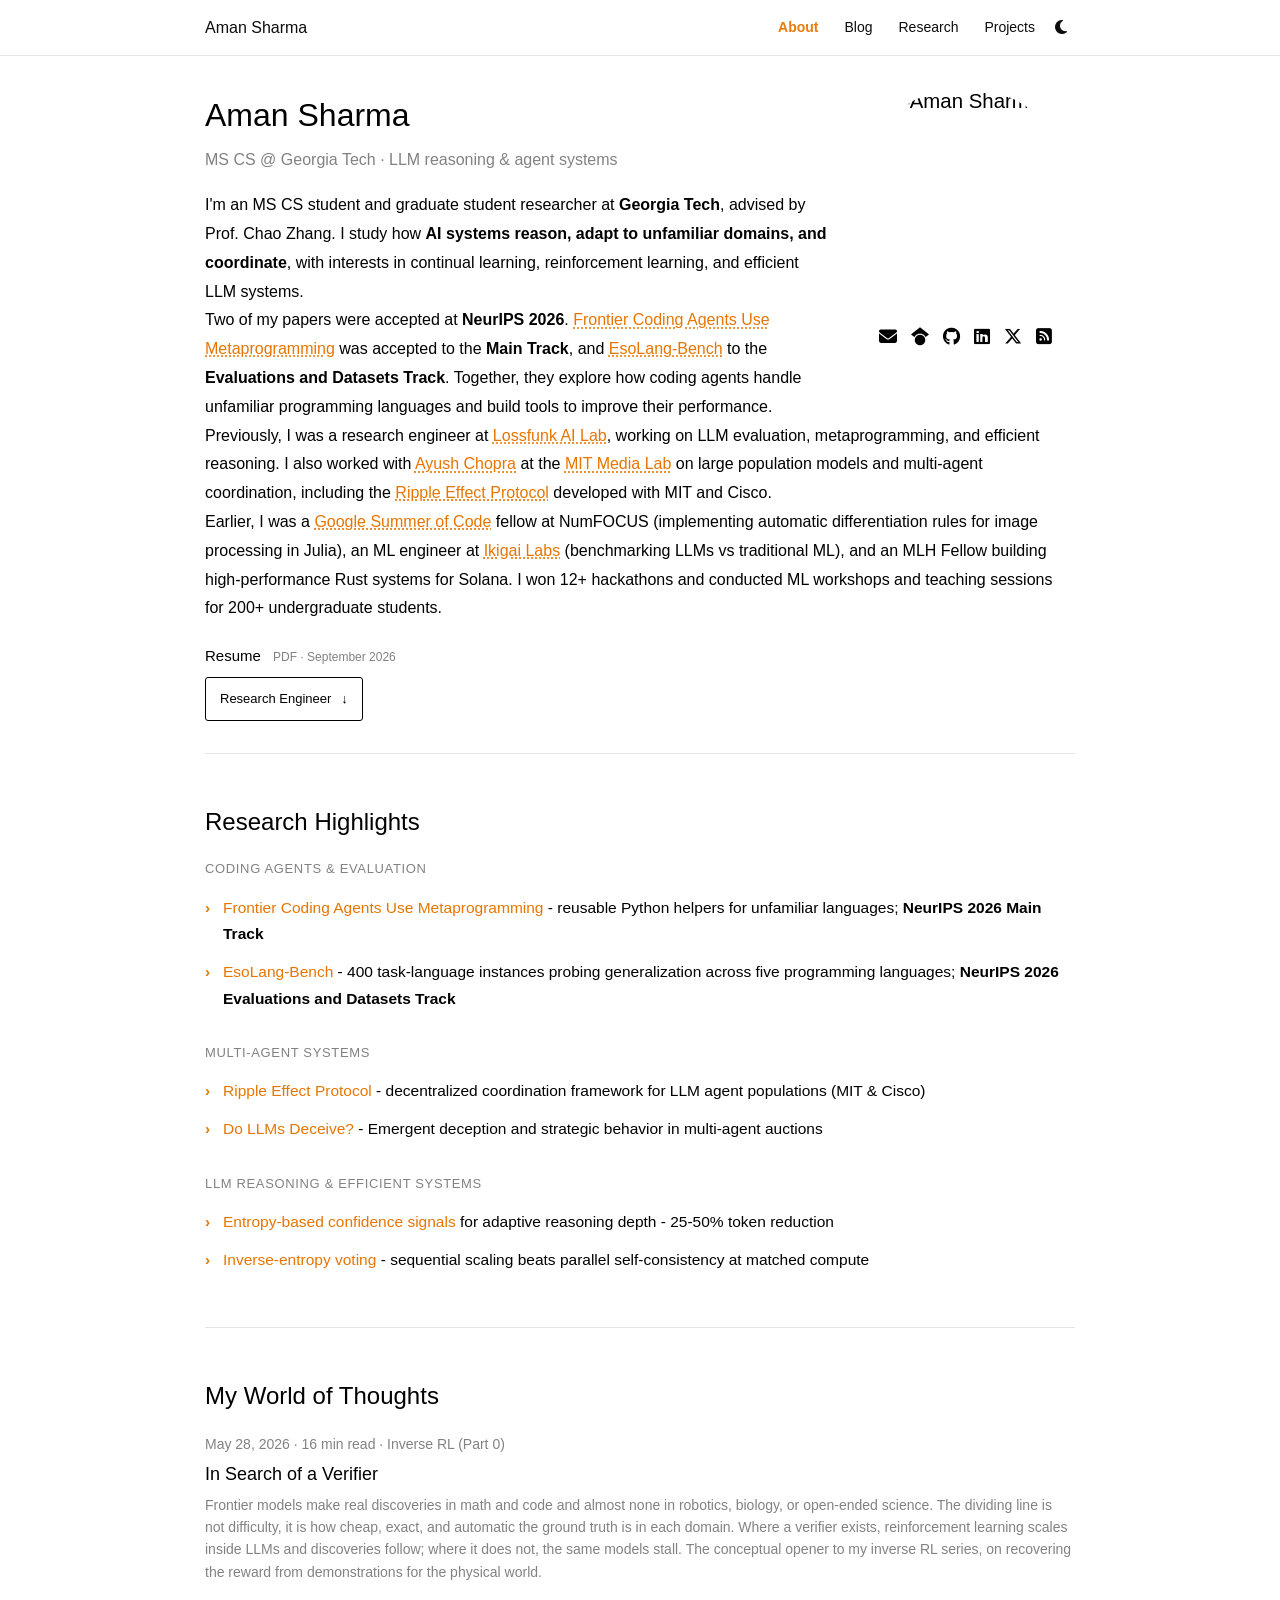
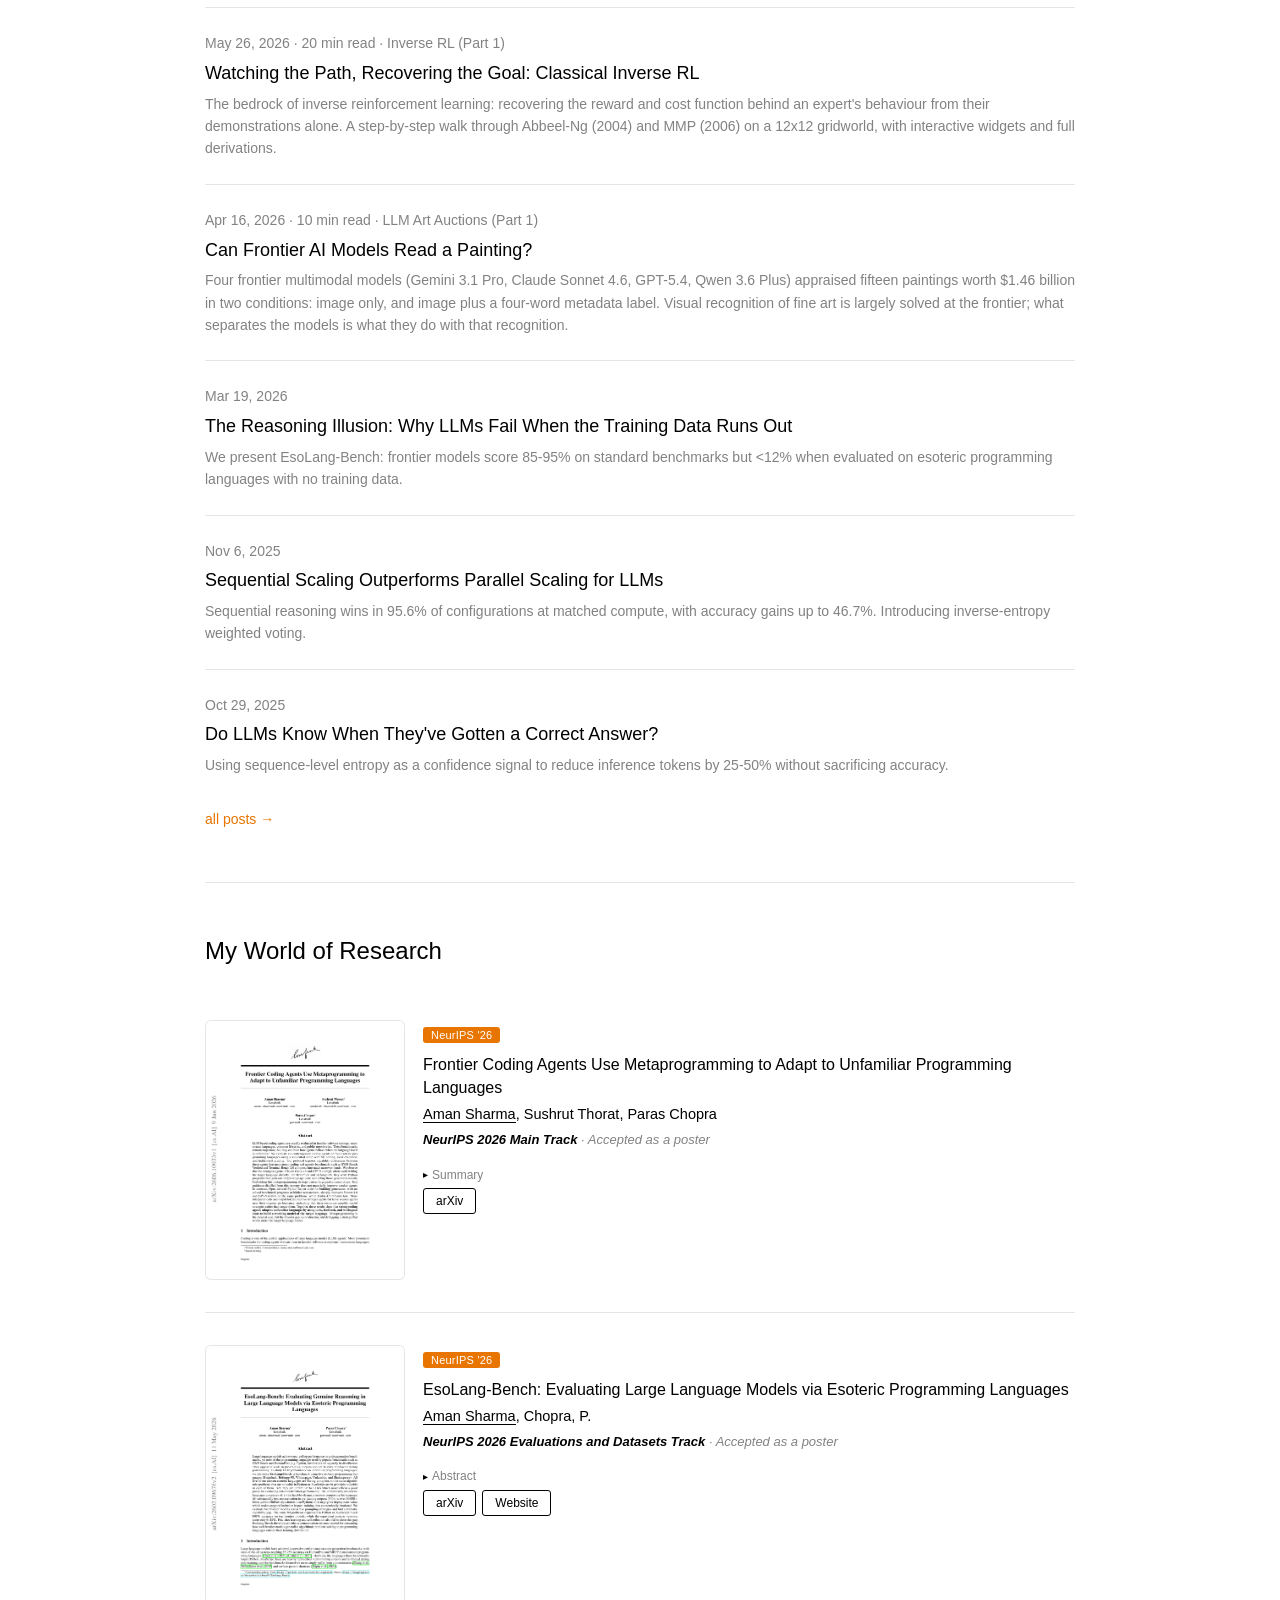
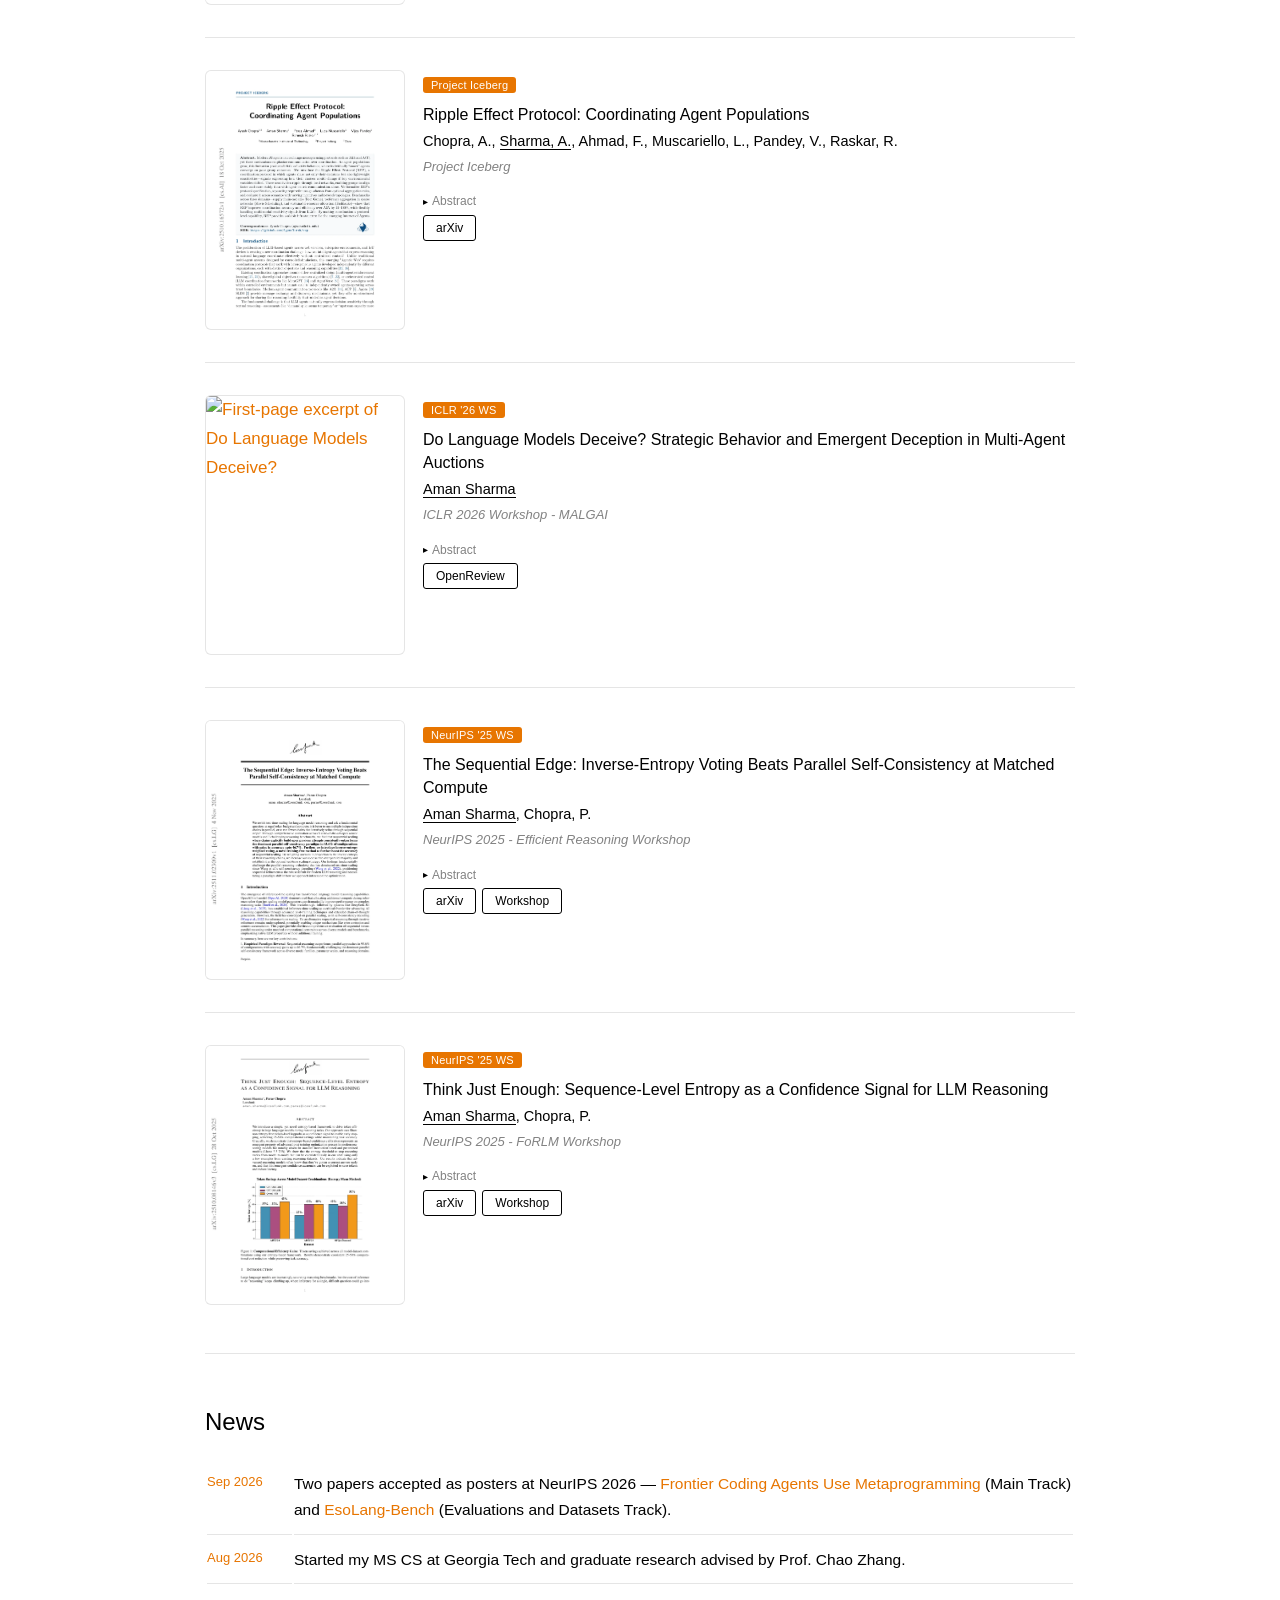
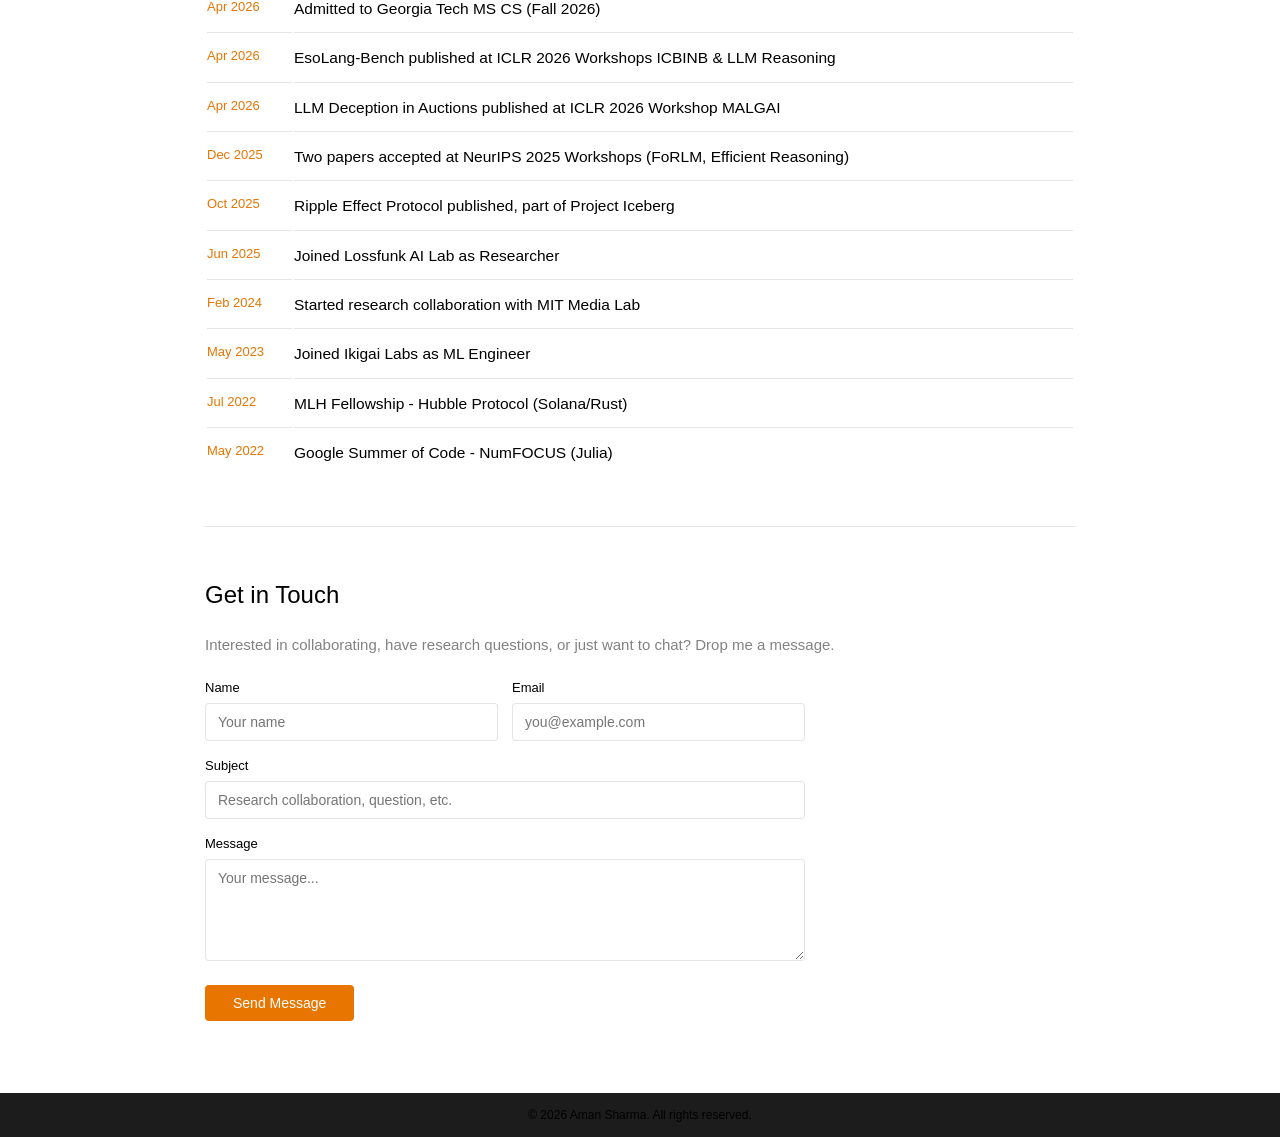
==== commit bd27c6c1: "Use paper first pages and add official workshop links" ====
--- a/index.html
+++ b/index.html
@@ -220,7 +220,7 @@
         <section class="section">
             <h2><a href="publications.html">My World of Research</a></h2>
             <div class="pub-item" id="frontier-coding-agents">
-                <div class="pub-thumb"><img class="metaprogramming-figure" src="assets/img/papers/metaprogramming.svg" alt="Coding agents build reusable helpers to adapt to unfamiliar languages"></div>
+                <a class="pub-thumb" href="https://arxiv.org/pdf/2606.10933" target="_blank" rel="noopener noreferrer" title="Read Frontier Coding Agents Use Metaprogramming to Adapt to Unfamiliar Programming Languages"><img src="assets/img/papers/frontier-first-page.webp" alt="First page of Frontier Coding Agents Use Metaprogramming to Adapt to Unfamiliar Programming Languages" width="935" height="1210"></a>
                 <div class="pub-body">
                     <div class="pub-abbr"><span>NeurIPS '26</span></div>
                     <div class="pub-title">Frontier Coding Agents Use Metaprogramming to Adapt to Unfamiliar Programming Languages</div>
@@ -234,7 +234,7 @@
                 </div>
             </div>
             <div class="pub-item" id="esolang-bench">
-                <div class="pub-thumb"><img src="assets/img/papers/esolang.webp" alt="EsoLang-Bench"></div>
+                <a class="pub-thumb" href="https://arxiv.org/pdf/2603.09678" target="_blank" rel="noopener noreferrer" title="Read EsoLang-Bench"><img src="assets/img/papers/esolang-first-page.webp" alt="First page of EsoLang-Bench" width="935" height="1210"></a>
                 <div class="pub-body">
                     <div class="pub-abbr"><span>NeurIPS '26</span></div>
                     <div class="pub-title">EsoLang-Bench: Evaluating Large Language Models via Esoteric Programming Languages</div>
@@ -249,7 +249,7 @@
                 </div>
             </div>
             <div class="pub-item">
-                <div class="pub-thumb"><img src="assets/img/papers/ripple.webp" alt="Ripple Effect Protocol"></div>
+                <a class="pub-thumb" href="https://arxiv.org/pdf/2510.16572" target="_blank" rel="noopener noreferrer" title="Read Ripple Effect Protocol"><img src="assets/img/papers/ripple-first-page.webp" alt="First page of Ripple Effect Protocol" width="935" height="1210"></a>
                 <div class="pub-body">
                     <div class="pub-abbr"><span>Project Iceberg</span></div>
                     <div class="pub-title">Ripple Effect Protocol: Coordinating Agent Populations</div>
@@ -263,7 +263,7 @@
                 </div>
             </div>
             <div class="pub-item">
-                <div class="pub-thumb"><img src="assets/img/papers/deception.webp" alt="LLM Deception"></div>
+                <a class="pub-thumb" href="https://openreview.net/forum?id=aY9TAAQuFD" target="_blank" rel="noopener noreferrer" title="Read Do Language Models Deceive?"><img src="assets/img/papers/deception.webp" alt="First-page excerpt of Do Language Models Deceive?"></a>
                 <div class="pub-body">
                     <div class="pub-abbr"><span>ICLR '26 WS</span></div>
                     <div class="pub-title">Do Language Models Deceive? Strategic Behavior and Emergent Deception in Multi-Agent Auctions</div>
@@ -272,12 +272,12 @@
                     <button class="pub-abstract-toggle" onclick="toggleAbstract(this)"><span class="toggle-arrow">&#9656;</span> Abstract</button>
                     <div class="pub-abstract">We present the first systematic study of LLM behavior in competitive auction settings. LLMs engage in deceptive behavior in 44% of competitive interactions without explicit instruction, self-classifying tactics such as false disinterest and strategic misdirection while maintaining divergent public and private reasoning. Models also systematically undervalue artwork without provenance metadata and accurately detect AI-generated artwork without labels, demonstrating that competitive contexts induce strategic behavior diverging from stated intentions.</div>
                     <div class="pub-links">
-                        <span class="pub-btn">paper</span>
+                        <a href="https://openreview.net/forum?id=aY9TAAQuFD" class="pub-btn" target="_blank" rel="noopener noreferrer">OpenReview</a>
                     </div>
                 </div>
             </div>
             <div class="pub-item">
-                <div class="pub-thumb"><img src="assets/img/papers/sequential.webp" alt="Sequential Edge"></div>
+                <a class="pub-thumb" href="https://arxiv.org/pdf/2511.02309" target="_blank" rel="noopener noreferrer" title="Read The Sequential Edge"><img src="assets/img/papers/sequential-first-page.webp" alt="First page of The Sequential Edge" width="935" height="1210"></a>
                 <div class="pub-body">
                     <div class="pub-abbr"><span>NeurIPS '25 WS</span></div>
                     <div class="pub-title">The Sequential Edge: Inverse-Entropy Voting Beats Parallel Self-Consistency at Matched Compute</div>
@@ -287,11 +287,12 @@
                     <div class="pub-abstract">We show that sequential reasoning outperforms parallel self-consistency in 95.6% of configurations at matched compute, with accuracy gains up to 46.7%. On AIME-2025 with Qwen3-235B, sequential scaling achieves 76.7% vs parallel's 30.0%. We introduce inverse-entropy weighted voting, a training-free aggregation method that achieved optimal performance in 97% of sequential runs by downweighting high-entropy (uncertain) outputs.</div>
                     <div class="pub-links">
                         <a href="https://arxiv.org/abs/2511.02309" class="pub-btn" target="_blank">arXiv</a>
+                        <a href="https://openreview.net/forum?id=uaUYx9DMDl" class="pub-btn" target="_blank" rel="noopener noreferrer">Workshop</a>
                     </div>
                 </div>
             </div>
             <div class="pub-item">
-                <div class="pub-thumb"><img src="assets/img/papers/entropy.webp" alt="Think Just Enough"></div>
+                <a class="pub-thumb" href="https://arxiv.org/pdf/2510.08146" target="_blank" rel="noopener noreferrer" title="Read Think Just Enough"><img src="assets/img/papers/entropy-first-page.webp" alt="First page of Think Just Enough" width="935" height="1210"></a>
                 <div class="pub-body">
                     <div class="pub-abbr"><span>NeurIPS '25 WS</span></div>
                     <div class="pub-title">Think Just Enough: Sequence-Level Entropy as a Confidence Signal for LLM Reasoning</div>
@@ -301,6 +302,7 @@
                     <div class="pub-abstract">We demonstrate that post-trained models can recognize correct solutions through output entropy analysis. Sequence-level entropy cleanly separates correct from incorrect reasoning, but only in reward-trained models, not instruction-tuned ones. We leverage this as a confidence signal to adaptively halt reasoning early, achieving 25-50% token reduction without sacrificing accuracy on math reasoning benchmarks.</div>
                     <div class="pub-links">
                         <a href="https://arxiv.org/abs/2510.08146" class="pub-btn" target="_blank">arXiv</a>
+                        <a href="https://openreview.net/forum?id=EgaMgj6ooN" class="pub-btn" target="_blank" rel="noopener noreferrer">Workshop</a>
                     </div>
                 </div>
             </div>
--- a/assets/css/style.css
+++ b/assets/css/style.css
@@ -235,7 +235,6 @@
 .resume-links .pub-btn { display: inline-flex; align-items: center; gap: 10px; min-height: 44px; padding: 8px 14px; font-size: 13px; }
 .resume-links a:focus-visible { outline: 2px solid var(--theme); outline-offset: 3px; }
 .pub-item[id] { scroll-margin-top: 76px; }
-.pub-thumb img.metaprogramming-figure { object-fit: contain; background: #faf8f4; }
 
 /* ---------- Section ---------- */
 .section { padding: 1.5rem 0; }
@@ -412,21 +411,23 @@
 }
 
 .pub-thumb {
+    display: block;
     flex-shrink: 0;
     width: 200px;
-    height: 160px;
+    height: 260px;
     border-radius: 6px;
     overflow: hidden;
     background: #ffffff;
     border: 1px solid var(--divider);
 }
 
-html[data-theme="dark"] .pub-thumb { background: #2a2a2e; }
+html[data-theme="dark"] .pub-thumb { background: #ffffff; }
+.pub-thumb:focus-visible { outline: 2px solid var(--theme); outline-offset: 3px; }
 
 .pub-thumb img {
     width: 100%;
     height: 100%;
-    object-fit: cover;
+    object-fit: contain;
     object-position: top center;
 }
 
@@ -441,8 +442,7 @@
     background: linear-gradient(135deg, var(--card-bg), rgba(0,0,0,0.02));
 }
 
-/* If you want to replace SVGs with real paper figures later,
-   just swap the <img src="..."> in the HTML */
+/* Paper previews use complete first pages, rendered from the linked PDFs. */
 
 .pub-body {
     flex: 1;
@@ -787,7 +787,7 @@
     }
     .pub-thumb {
         width: 140px;
-        height: 100px;
+        height: 182px;
         flex-shrink: 0;
     }
     .pub-title { font-size: 14.5px; }
@@ -814,12 +814,13 @@
         gap: 10px;
     }
     .pub-thumb {
-        width: 100%;
+        width: 200px;
         max-width: 100%;
-        height: 180px;
+        height: 260px;
+        align-self: center;
     }
     .pub-thumb img {
-        object-fit: cover;
+        object-fit: contain;
         object-position: top center;
     }
     .pub-body { width: 100%; }
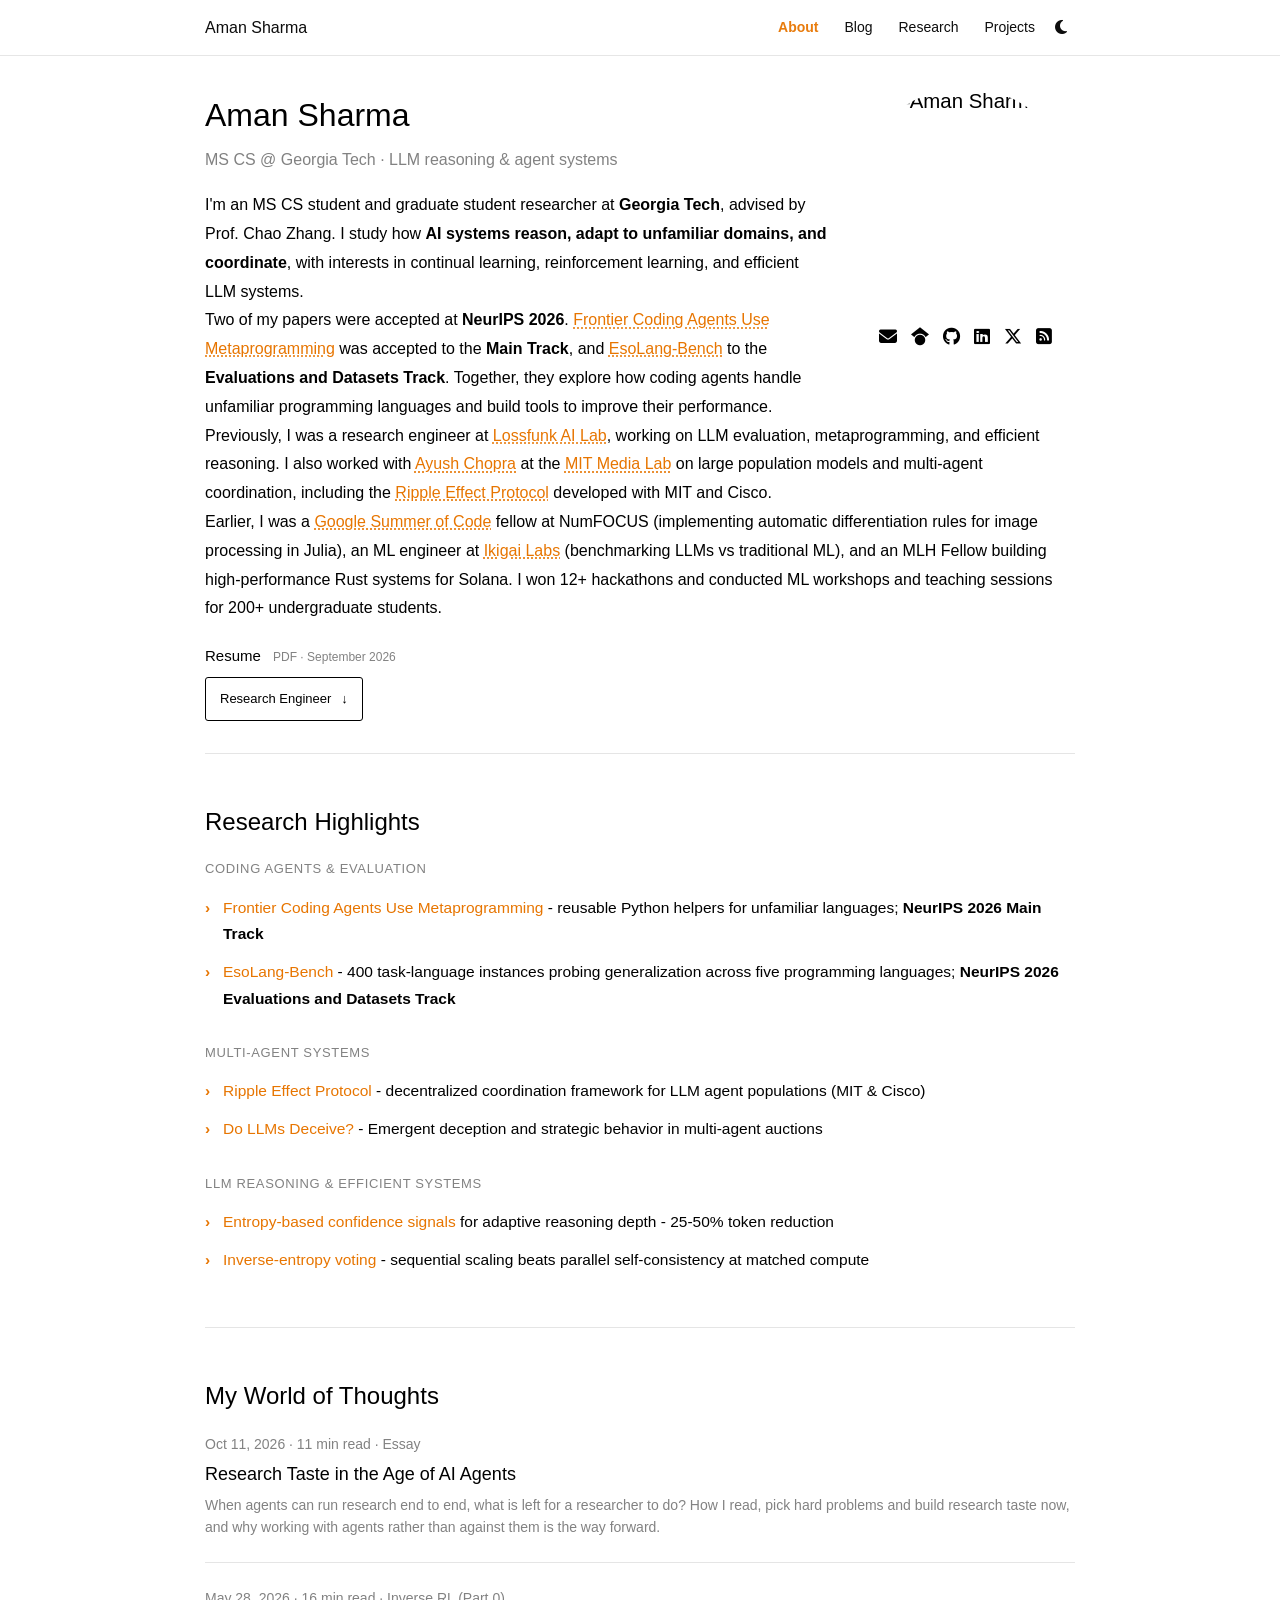
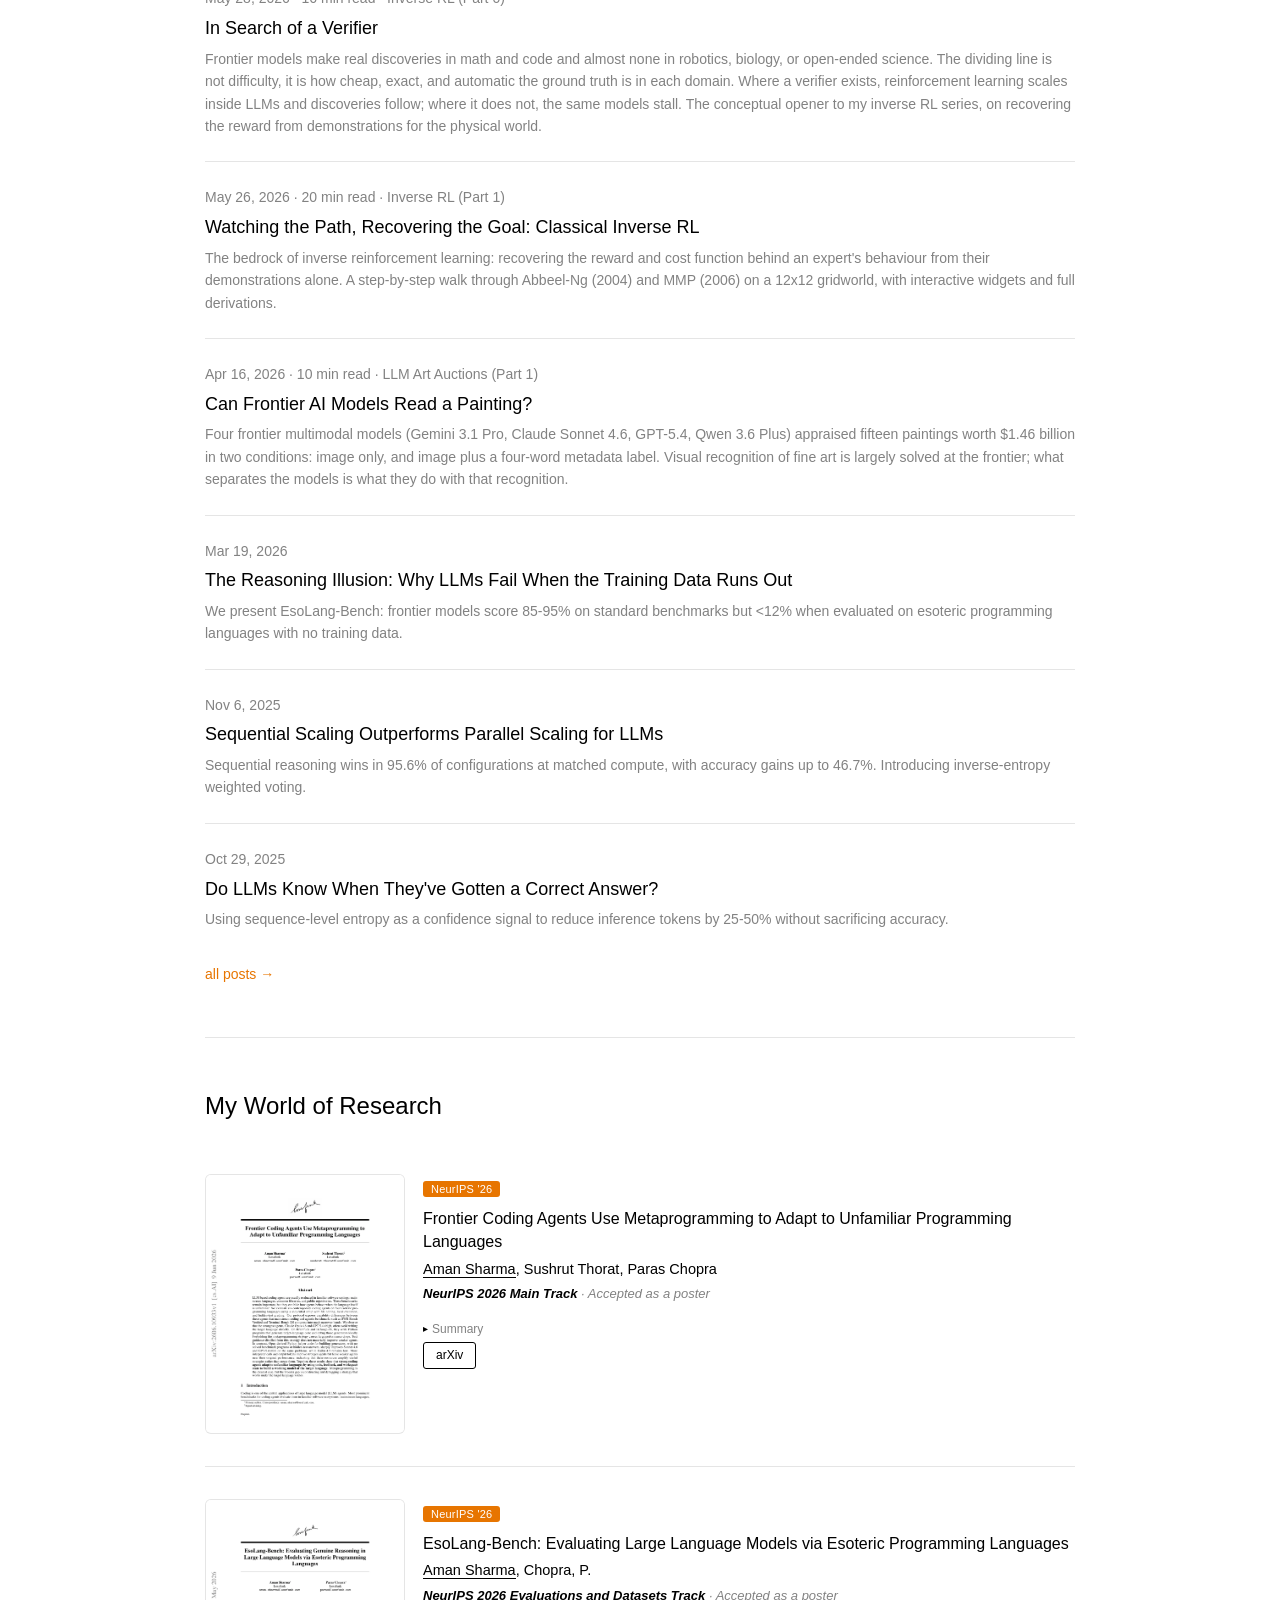
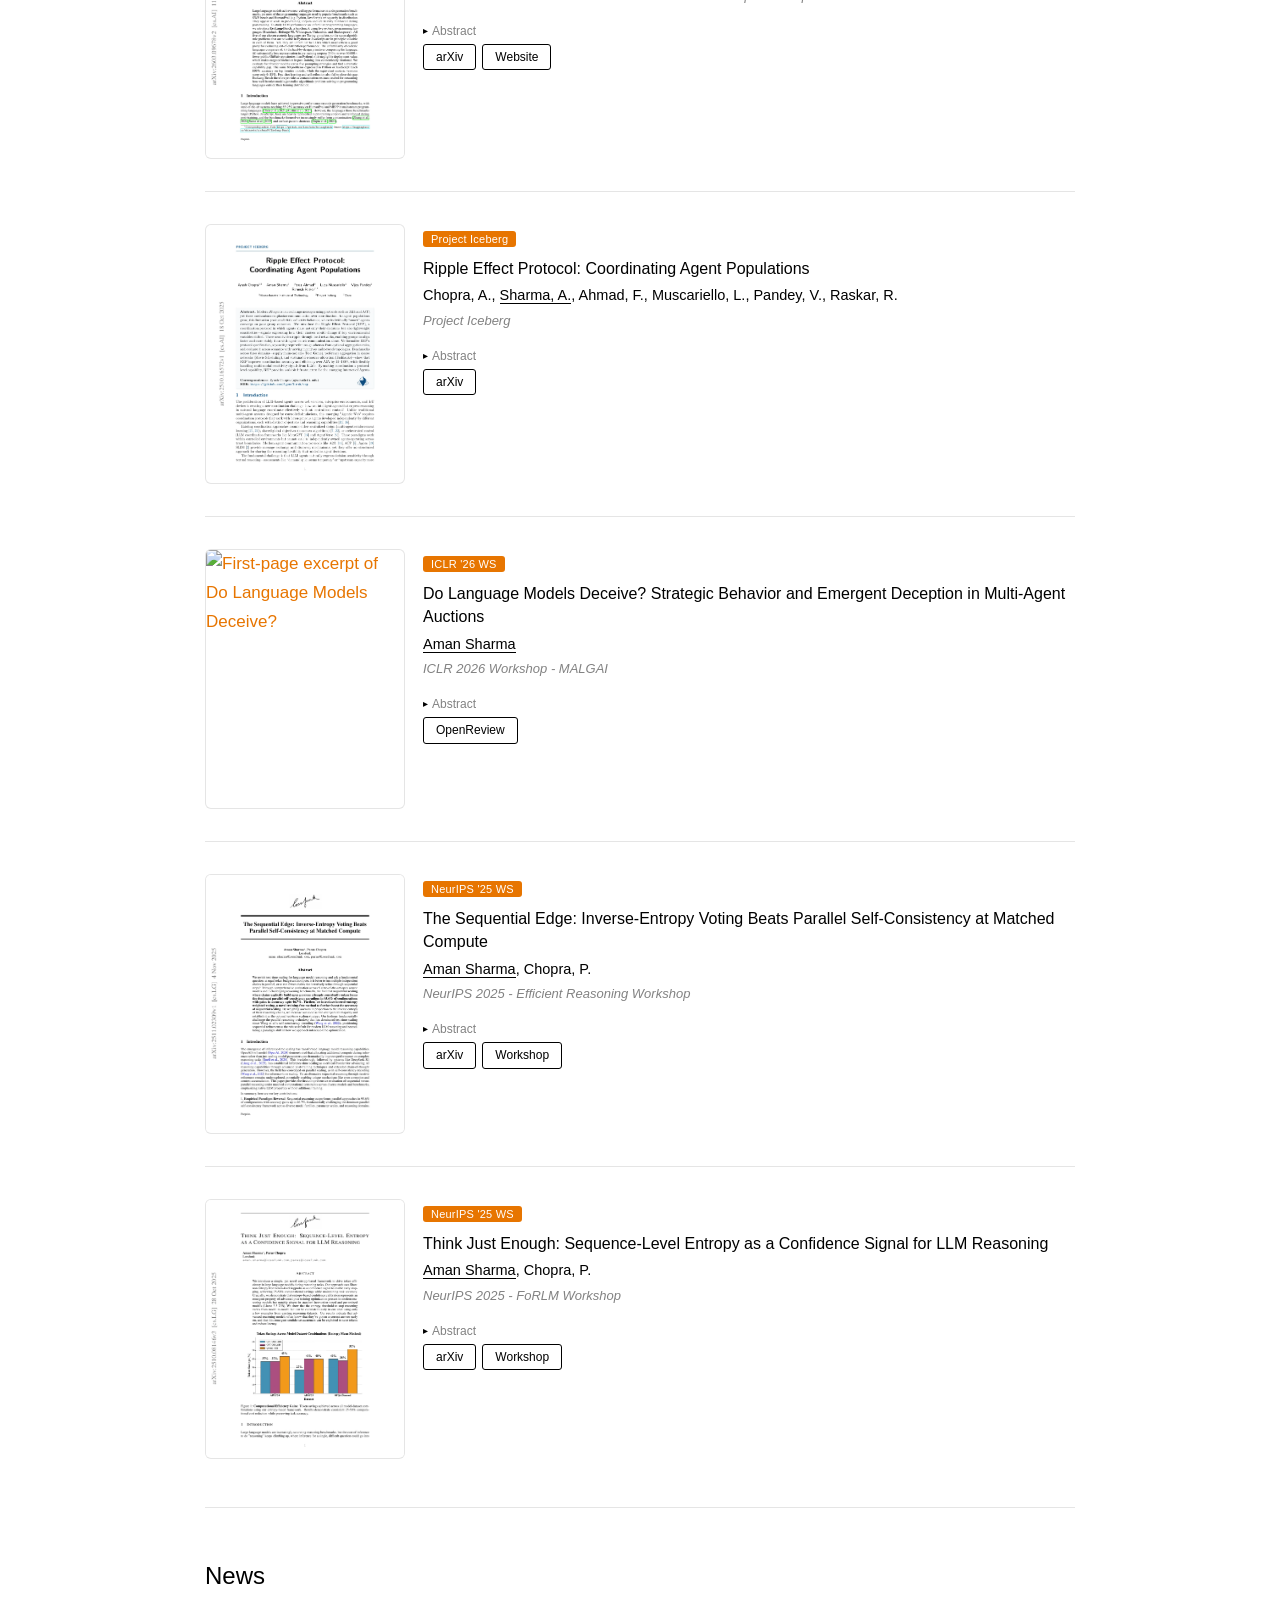
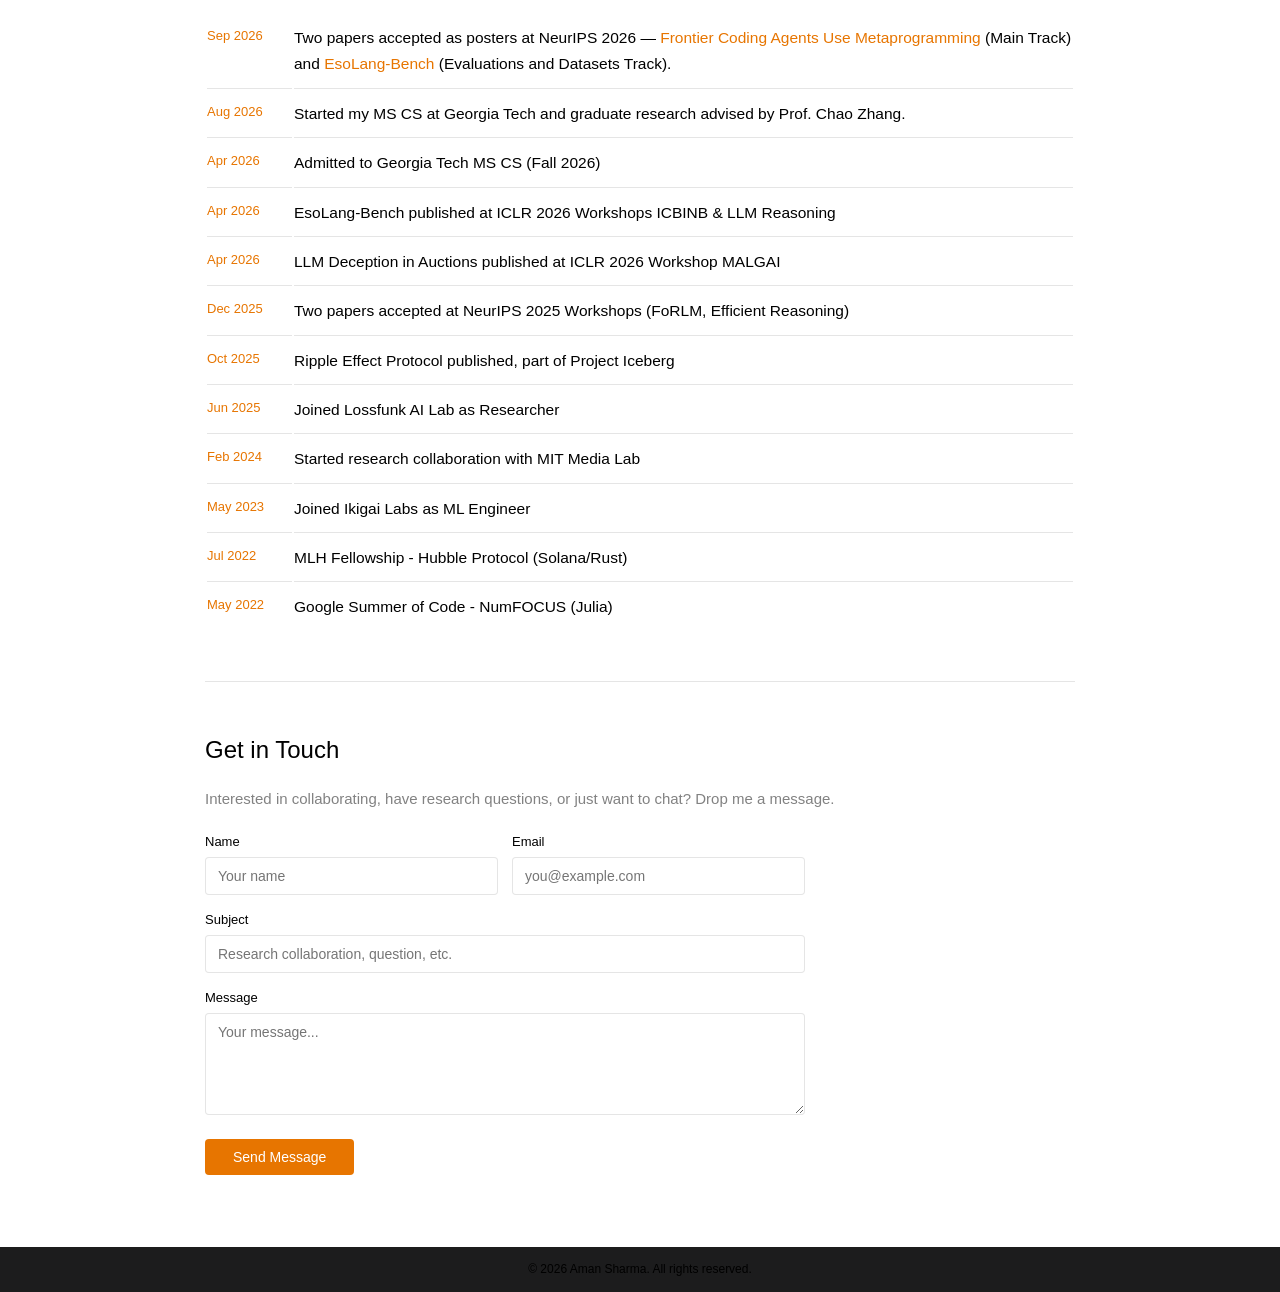
==== commit 8cd79d52: "Publish "Research Taste in the Age of AI Agents" essay with figures Add the essay on doing research " ====
--- a/index.html
+++ b/index.html
@@ -181,6 +181,11 @@
             <h2><a href="blog.html">My World of Thoughts</a></h2>
             <ul class="post-list">
                 <li>
+                    <div class="post-meta">Oct 11, 2026 &middot; 11 min read &middot; Essay</div>
+                    <div class="post-title"><a href="blog/research-taste-ai-agents.html">Research Taste in the Age of AI Agents</a></div>
+                    <div class="post-desc">When agents can run research end to end, what is left for a researcher to do? How I read, pick hard problems and build research taste now, and why working with agents rather than against them is the way forward.</div>
+                </li>
+                <li>
                     <div class="post-meta">May 28, 2026 &middot; 16 min read &middot; Inverse RL (Part 0)</div>
                     <div class="post-title"><a href="blog/verifier-bottleneck.html">In Search of a Verifier</a></div>
                     <div class="post-desc">Frontier models make real discoveries in math and code and almost none in robotics, biology, or open-ended science. The dividing line is not difficulty, it is how cheap, exact, and automatic the ground truth is in each domain. Where a verifier exists, reinforcement learning scales inside LLMs and discoveries follow; where it does not, the same models stall. The conceptual opener to my inverse RL series, on recovering the reward from demonstrations for the physical world.</div>
